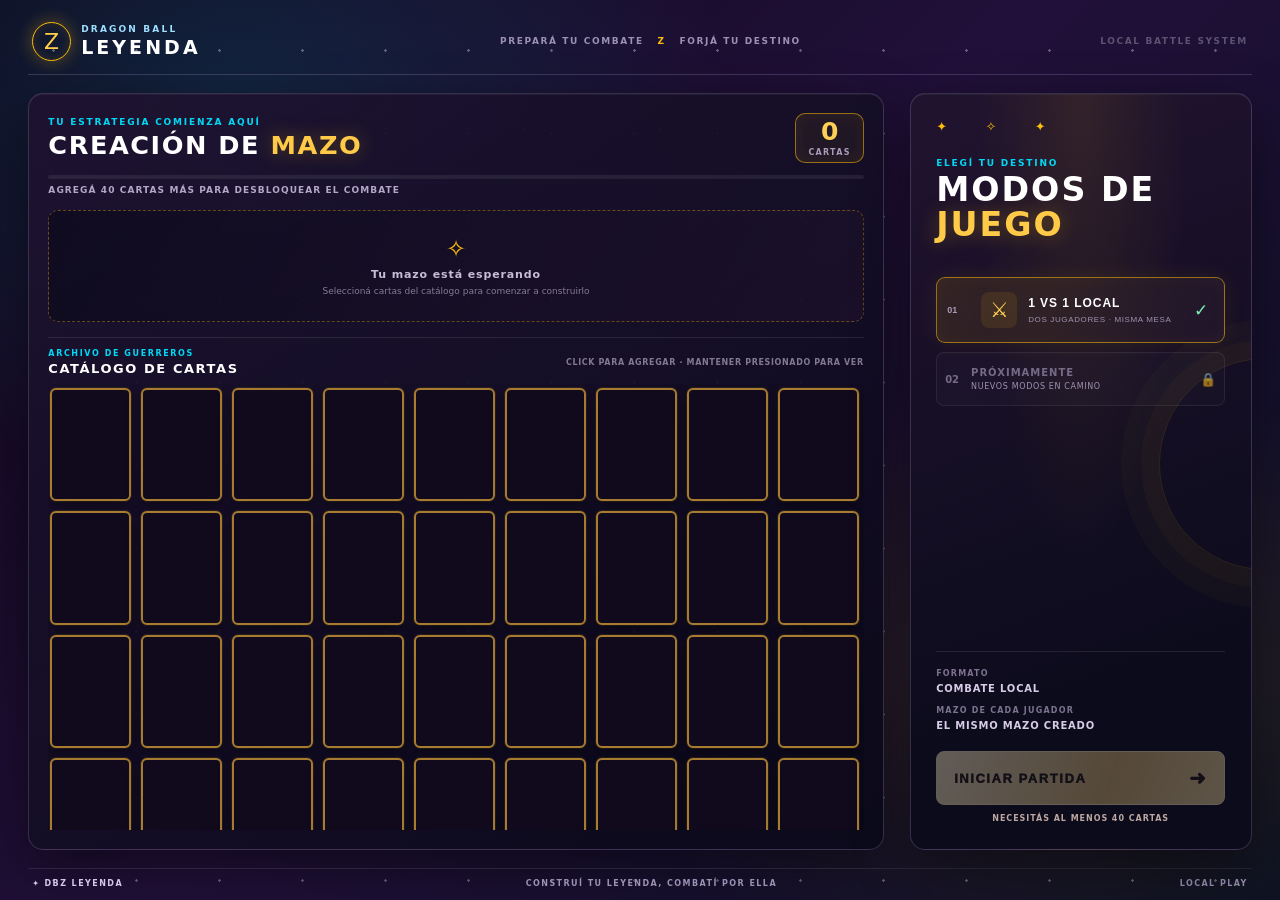
==== index.html @ 7cc16b48 "Add files via upload" ====
<!DOCTYPE html>
<html lang="es">
<head>
  <meta charset="UTF-8" />
  <meta name="viewport" content="width=device-width, initial-scale=1.0" />
  <title>DBZ Leyenda - Simulador</title>
  <link rel="stylesheet" href="./styles.css" />
</head>
<body>

  <!-- Menú principal y construcción de mazo -->
  <section id="pantalla-inicio" class="pantalla-inicio menu-principal">
    <header class="menu-topbar">
      <div class="marca-juego"><span class="marca-orbe">Z</span><div><small>DRAGON BALL</small><strong>LEYENDA</strong></div></div>
      <div class="menu-topbar-centro">PREPARÁ TU COMBATE <span>Z</span> FORJÁ TU DESTINO</div>
      <div class="menu-version">LOCAL BATTLE SYSTEM</div>
    </header>

    <div class="menu-principal-contenido">
      <section class="constructor-panel">
        <div class="panel-heading">
          <div><span class="sobrelinea">TU ESTRATEGIA COMIENZA AQUÍ</span><h1>CREACIÓN DE <em>MAZO</em></h1></div>
          <div class="contador-mazo"><strong id="contador-mazo">0</strong><span>CARTAS</span></div>
        </div>
        <div class="mazo-progreso"><div id="mazo-progreso-barra"></div></div>
        <div class="mazo-estado" id="mazo-estado">AGREGÁ 40 CARTAS PARA DESBLOQUEAR EL COMBATE</div>
        <div class="mazo-construccion" id="mazo-construccion">
          <div class="mazo-vacio" id="mazo-vacio"><span>✧</span><strong>Tu mazo está esperando</strong><small>Seleccioná cartas del catálogo para comenzar a construirlo</small></div>
          <div class="mazo-construccion-grid" id="mazo-construccion-grid"></div>
        </div>
        <div class="catalogo-heading"><div><span class="sobrelinea">ARCHIVO DE GUERREROS</span><h2>CATÁLOGO DE CARTAS</h2></div><span class="catalogo-ayuda">CLICK PARA AGREGAR · MANTENER PRESIONADO PARA VER</span></div>
        <div class="constructor-catalogo" id="constructor-catalogo"><div class="catalogo-cargando">CARGANDO ARCHIVO...</div></div>
      </section>

      <aside class="modos-panel">
        <div class="modos-decoracion">✦ &nbsp; ✧ &nbsp; ✦</div>
        <span class="sobrelinea">ELEGÍ TU DESTINO</span>
        <h2>MODOS DE<br/><em>JUEGO</em></h2>
        <p class="modos-intro"></p>
        <button type="button" class="modo-card modo-seleccionado" id="modo-local" aria-pressed="true">
          <span class="modo-numero">01</span><span class="modo-icono">⚔</span>
          <span class="modo-info"><strong>1 VS 1 LOCAL</strong><small>DOS JUGADORES · MISMA MESA</small></span>
          <span class="modo-check">✓</span>
        </button>
        <div class="modo-proximamente"><span>02</span><div><strong>PRÓXIMAMENTE</strong><small>NUEVOS MODOS EN CAMINO</small></div><span>🔒</span></div>
        <div class="modo-resumen"><span>FORMATO</span><strong>COMBATE LOCAL</strong><span>MAZO DE CADA JUGADOR</span><strong>EL MISMO MAZO CREADO</strong></div>
        <button type="button" id="btn-jugar" class="btn-jugar" disabled><span>INICIAR PARTIDA</span><b>➜</b></button>
        <div class="requisito-mazo" id="requisito-mazo">NECESITÁS AL MENOS 40 CARTAS</div>
      </aside>
    </div>
    <footer class="menu-footer"><span>✦ DBZ LEYENDA</span><span>CONSTRUÍ TU LEYENDA, COMBATÍ POR ELLA</span><span>LOCAL PLAY</span></footer>
  </section>

  <!-- Pantalla de juego -->
  <main id="pantalla-juego" class="pantalla-juego oculto">

    <!-- Lateral izquierdo -->
    <aside class="lateral lateral-izquierdo" id="lateral-izquierdo">

        <div class="indicador-ronda" id="indicador-ronda">
          <span class="ronda-etiqueta">RONDA</span>
          <span class="ronda-numero" id="numero-ronda">1</span>
        </div>
      <button type="button" class="mazo-slot pila-descarte pila-descarte-rival descarte-rival-superior" id="descarte-rival" title="Ver la pila de descarte rival">
        <span class="mazo-etiqueta">PILA DE<br>DESCARTE</span>
        <small>RIVAL</small>
      </button>

      <button type="button" class="btn-configuracion" id="btn-configuracion"
        aria-label="Abrir configuración" aria-haspopup="dialog" aria-expanded="false" title="Configuración">
        <span></span><span></span><span></span>
      </button>

      <div class="bloque-jugador">
        <button
          type="button"
          class="mazo-slot"
          id="mazo-jugador"
          title="Abrir mazo del jugador"
          aria-label="Abrir mazo del jugador"
        >
          <span class="mazo-etiqueta">MAZO</span>
          <small class="mazo-lado-label">JUGADOR</small>
        </button>

        <div
          class="badge-energia energia-jugador"
          id="energia-jugador"
          title="Tu energia"
        >
          <div class="badge-energia-contenido">
            <span class="esfera-energia" aria-hidden="true"></span>
            <span class="valor-energia" id="valor-energia-jugador">500</span>
          </div>
        </div>
      </div>

    </aside>

    <!-- Mesa central -->
    <div class="mesa" id="mesa">

      <!-- Mitad superior: rival -->
      <div class="mitad mitad-rival">
        <div class="zona-mano zona-mano-rival" id="mano-rival"></div>

        <div class="campo-grid" id="campo-rival">
          <div class="slot-carta" data-lado="rival" data-slot="1"></div>
          <div class="slot-carta" data-lado="rival" data-slot="2"></div>
          <div class="slot-carta" data-lado="rival" data-slot="3"></div>
          <div class="slot-carta" data-lado="rival" data-slot="4"></div>
          <div class="slot-carta" data-lado="rival" data-slot="5"></div>
          <div class="slot-carta" data-lado="rival" data-slot="6"></div>
          <div class="slot-carta" data-lado="rival" data-slot="7"></div>
        </div>
      </div>

      <!-- Mitad inferior: jugador -->
      <div class="mitad mitad-jugador">
        <div class="campo-grid" id="campo-jugador">
          <div class="slot-carta" data-lado="jugador" data-slot="1"></div>
          <div class="slot-carta" data-lado="jugador" data-slot="2"></div>
          <div class="slot-carta" data-lado="jugador" data-slot="3"></div>
          <div class="slot-carta" data-lado="jugador" data-slot="4"></div>
          <div class="slot-carta" data-lado="jugador" data-slot="5"></div>
          <div class="slot-carta" data-lado="jugador" data-slot="6"></div>
          <div class="slot-carta" data-lado="jugador" data-slot="7"></div>
        </div>

        <div class="zona-mano zona-mano-jugador" id="mano-jugador"></div>
      </div>


    </div>

    <!-- Lateral derecho -->
    <aside class="lateral lateral-derecho" id="lateral-derecho">

      <!-- La ronda y el mazo rival quedan agrupados en la parte superior derecha. -->
      <div class="bloque-rival">

        <button
          type="button"
          class="mazo-slot mazo-rival"
          id="mazo-rival"
          title="Abrir mazo del rival"
          aria-label="Abrir mazo del rival"
        >
          <span class="mazo-etiqueta">MAZO</span>
          <small class="mazo-lado-label">RIVAL</small>
        </button>

        <div
          class="badge-energia energia-rival"
          id="energia-rival"
          title="Energia del rival"
        >
          <div class="badge-energia-contenido">
            <span class="esfera-energia" aria-hidden="true"></span>
            <span class="valor-energia" id="valor-energia-rival">500</span>
          </div>
        </div>
      </div>

      <!-- Indicador de turno y boton PASAR -->
      <div class="controles-turno">

        <div class="indicador-turno">
          <span class="texto-turno" id="texto-turno">
            TU TURNO:
          </span>

          <strong class="texto-accion" id="texto-accion">
            ATACAS
          </strong>
        </div>

        <button
          type="button"
          class="btn-pasar"
          id="btn-pasar"
        >
          PASAR
        </button>

      </div>

      <!-- Boton de descarte -->
      <button
        type="button"
        class="btn-descartar oculto"
        id="btn-descartar"
        title="Descartar carta seleccionada"
        aria-label="Descartar carta seleccionada"
      >
        ✕
      </button>

      <div class="pilas-descarte" aria-label="Pila de descarte del jugador">
        <button type="button" class="mazo-slot pila-descarte" id="descarte-jugador" title="Ver tu pila de descarte">
          <span class="mazo-etiqueta">PILA DE<br>DESCARTE</span>
          <small>JUGADOR</small>
        </button>
      </div>
</aside>

<!-- PANTALLA DE RESULTADO -->
<section
  class="pantalla-resultado oculto"
  id="pantalla-resultado"
  aria-live="assertive"
>
  <div class="resultado-destellos"></div>

  <div class="resultado-marco">
    <div class="resultado-linea-superior"></div>

    <div class="resultado-insignia">
      <span class="resultado-insignia-icono">★</span>
    </div>

    <div class="resultado-etiqueta">
      RESULTADO DEL COMBATE
    </div>

    <h1 class="resultado-titulo" id="resultado-titulo">
      GANASTE
    </h1>

    <div class="resultado-separador">
      <span></span>
      <span class="resultado-separador-diamante">◆</span>
      <span></span>
    </div>

    <h2
      class="resultado-subtitulo"
      id="resultado-subtitulo"
    >
      SOS UN CRACK
    </h2>

    <p
      class="resultado-detalle"
      id="resultado-detalle"
    >
      DEJASTE AL RIVAL SIN ENERGIA
    </p>

    <div class="resultado-ornamento">
      <span>✦</span>
      <span>✧</span>
      <span>✦</span>
    </div>

    <button
      type="button"
      class="btn-reiniciar"
      id="btn-reiniciar"
    >
      VOLVER A JUGAR
    </button>

    <button type="button" class="btn-menu-principal" id="btn-menu-principal">VOLVER AL MENÚ PRINCIPAL</button>
    <div class="resultado-linea-inferior"></div>
  </div>
</section>
  </main>

  <!-- Visor de mazo y pila de descarte -->
  <section class="panel-zona-overlay oculto" id="panel-zona-overlay" aria-modal="true" role="dialog" aria-labelledby="panel-zona-titulo">
    <div class="panel-zona-ventana">
      <header class="panel-zona-header">
        <div><span class="sobrelinea">ARCHIVO DE COMBATE</span><h2 id="panel-zona-titulo">MAZO</h2><p id="panel-zona-subtitulo">CARTAS DISPONIBLES</p></div>
        <button type="button" id="panel-zona-cerrar" class="panel-zona-cerrar" aria-label="Cerrar">✕</button>
      </header>
      <div class="panel-zona-grid" id="panel-zona-grid"></div>
    </div>
  </section>

  <!-- Configuración in-game -->
  <section class="configuracion-overlay oculto" id="configuracion-overlay"
    aria-modal="true" role="dialog" aria-labelledby="configuracion-titulo">
    <button type="button" class="configuracion-backdrop" id="configuracion-backdrop"
      aria-label="Cerrar configuración"></button>
    <div class="configuracion-ventana">
      <div class="configuracion-ornamento configuracion-ornamento-superior"><span>◆</span></div>
      <header class="configuracion-header">
        <span class="configuracion-sobrelinea">DBZ · LEYENDA</span>
        <h2 id="configuracion-titulo">CONFIGURACIÓN</h2>
        <span class="configuracion-subtitulo">AJUSTES DE COMBATE</span>
      </header>
      <div class="configuracion-separador"><i></i><span>✦</span><i></i></div>
      <div class="configuracion-opciones">
        <div class="configuracion-fila">
          <span class="configuracion-icono-sonido" aria-hidden="true">🔊</span>
          <button type="button" class="configuracion-toggle" id="toggle-sonido"
            role="switch" aria-checked="true" aria-label="Activar o desactivar sonido">
            <span class="configuracion-toggle-indicador"></span>
          </button>
        </div>
        <button type="button" class="configuracion-volver" id="configuracion-volver">
          VOLVER AL MENÚ
        </button>
      </div>
      <div class="configuracion-ornamento configuracion-ornamento-inferior"><span>◆</span></div>
    </div>
  </section>

  <!-- Visor global: queda por encima del menú y de la mesa de juego -->
  <div
    class="visor-carta-overlay oculto"
    id="visor-carta-overlay"
    aria-modal="true"
    role="dialog"
    aria-label="Vista ampliada de carta"
  >
    <div class="visor-carta-marco" id="visor-carta-marco"></div>
  </div>


  <!-- Fase obligatoria de descarte: la mano activa queda visible sobre el fondo atenuado. -->
  <section class="fase-descarte-overlay oculto" id="fase-descarte-overlay" aria-live="assertive">
    <div class="fase-descarte-backdrop"></div>
    <div class="fase-descarte-hud">
      <div class="fase-descarte-etiqueta" id="fase-descarte-etiqueta">FIN DEL TURNO</div>
      <h2 id="fase-descarte-titulo">ELIGE 2 CARTAS PARA DESCARTAR</h2>
      <p id="fase-descarte-ayuda">Seleccioná las cartas de tu mano.</p>
      <button type="button" id="btn-confirmar-descarte" disabled>CONFIRMAR <span id="contador-seleccion-descarte">0/2</span></button>
    </div>
  </section>

  <!-- JavaScript modular -->
  <script type="module" src="./js/main.js"></script>

</body>
</html>
---- styles.css ----
:root {
  --fondo-violeta: #180b29;
  --linea-clara: #e6dcf5;
  --grosor-grueso: 6px;
  --grosor-delgado: 2px;
  --celeste-electrico: #00e5ff;
  --recuadro-oscuro: #0e0718;
  --borde-llamativo: #ffbe0b;
  --rojo-descarte: #ef4444;
}

* {
  box-sizing: border-box;
  margin: 0;
  padding: 0;
}

html, body {
  width: 100%;
  height: 100%;
  background-color: var(--fondo-violeta);
  color: var(--linea-clara);
  font-family: system-ui, -apple-system, sans-serif;
  overflow: hidden;
}

.oculto {
  display: none !important;
}

/* --- PANTALLA DE JUEGO --- */
.pantalla-juego {
  position: relative;
  width: 100vw;
  height: 100vh;
  display: flex;
  justify-content: center;
  align-items: stretch;
  overflow: hidden;
}

/* Difuminado de todo lo que está detrás cuando el menú está abierto */
/* Difuminado global cuando se ve una carta en grande */
.pantalla-juego.visor-abierto .mesa,
.pantalla-juego.visor-abierto .lateral {
  filter: blur(8px) brightness(0.5);
  pointer-events: none;
  transition: filter 0.2s ease;
}

/* Franjas laterales fuera de la mesa */
.lateral {
  position: relative;
  width: 16vw;
  height: 100vh;
  flex-shrink: 0;
  z-index: 2;
}

.lateral-izquierdo {
  display: flex;
  flex-direction: column;
  justify-content: flex-end;
  align-items: center;
  padding: clamp(0.7rem, 2vh, 1.4rem) 0.5rem;
}

.bloque-jugador {
  display: flex;
  flex-direction: column;
  align-items: center;
  gap: clamp(0.8rem, 2vh, 1.5rem);
}

.lateral-derecho {
  display: flex;
  flex-direction: column;
  justify-content: space-between;
  align-items: center;
  padding: clamp(0.7rem, 2vh, 1.4rem) 0.5rem;
}

/* El bloque del rival se mantiene legible: no se invierte energía ni mazo */
.bloque-rival {
  display: flex;
  flex-direction: column;
  align-items: center;
  gap: clamp(0.8rem, 2vh, 1.5rem);
}

/* Mazo */
.mazo-slot {
  width: min(8.6vw, 16.2vh);
  aspect-ratio: 2.5 / 3.5;
  border: 2.5px solid var(--linea-clara);
  border-radius: 8px;
  background: linear-gradient(155deg, rgba(255, 255, 255, 0.08), rgba(14, 7, 24, 0.7));
  color: var(--linea-clara);
  cursor: pointer;
  display: flex;
  justify-content: center;
  align-items: center;
  box-shadow: 0 6px 18px rgba(0, 0, 0, 0.5);
  transition: transform 0.15s ease, border-color 0.15s ease, background-color 0.15s ease;
}

.mazo-slot:hover {
  transform: translateY(-3px) scale(1.03);
  border-color: var(--borde-llamativo);
  background-color: rgba(255, 190, 11, 0.12);
}

.mazo-rival:hover {
  transform: translateY(-3px) scale(1.03);
}

.mazo-etiqueta {
  font-size: clamp(0.7rem, 1vw, 0.95rem);
  font-weight: 800;
  letter-spacing: 0.1em;
}

/* Botón cruz para descartar carta seleccionada */
.btn-descartar {
  width: clamp(44px, 4.2vw, 62px);
  height: clamp(44px, 4.2vw, 62px);
  border-radius: 12px;
  border: 2.5px solid var(--rojo-descarte);
  background: linear-gradient(155deg, rgba(127, 29, 29, 0.65), rgba(20, 7, 24, 0.9));
  color: #fecaca;
  font-size: clamp(1.3rem, 2vw, 1.9rem);
  font-weight: 900;
  line-height: 1;
  cursor: pointer;
  display: flex;
  justify-content: center;
  align-items: center;
  box-shadow: 0 6px 18px rgba(0, 0, 0, 0.55), 0 0 14px rgba(239, 68, 68, 0.35);
  transition: transform 0.14s ease, background-color 0.14s ease, box-shadow 0.14s ease;
}

.btn-descartar:hover {
  transform: scale(1.08);
  background: linear-gradient(155deg, rgba(220, 38, 38, 0.92), rgba(69, 10, 10, 0.95));
  color: #ffffff;
  box-shadow: 0 8px 22px rgba(0, 0, 0, 0.65), 0 0 20px rgba(239, 68, 68, 0.65);
}

.btn-descartar:active {
  transform: scale(0.96);
}

/* --- MESA CENTRAL (68vw) --- */
.mesa {
  position: relative;
  width: 68vw;
  min-width: 320px;
  height: 100vh;
  border-left: var(--grosor-grueso) solid var(--linea-clara);
  border-right: var(--grosor-grueso) solid var(--linea-clara);
  display: flex;
  flex-direction: column;
  overflow: hidden;
  z-index: 3;
}

.mitad {
  position: relative;
  width: 100%;
  height: 50%;
  min-height: 0;
  display: flex;
  flex-direction: column;
  overflow: hidden;
}

.mitad-rival {
  border-bottom: calc(var(--grosor-grueso) / 2) solid var(--linea-clara);
}

.mitad-rival .zona-mano-rival,
.mitad-rival .campo-grid {
  transform: rotate(180deg);
}

.mitad-jugador {
  border-top: calc(var(--grosor-grueso) / 2) solid var(--linea-clara);
}

/* --- ZONAS DE MANO (ARRIBA Y ABAJO) --- */
.zona-mano {
  width: 100%;
  height: 40%;
  min-height: 0;
  display: flex;
  justify-content: center;
  align-items: center;
  gap: clamp(0.25rem, 0.8vw, 0.65rem);
  padding: 0.25rem 0.6rem;
  overflow: hidden;
}

.zona-mano-rival {
  border-top: var(--grosor-delgado) solid var(--linea-clara);
}

.zona-mano-jugador {
  border-top: var(--grosor-delgado) solid var(--linea-clara);
}

/* --- GRILLA DE 7 CARTAS EN UNA SOLA HILERA POR LADO --- */
.campo-grid {
  width: 100%;
  height: 60%;
  min-height: 0;
  display: grid;
  grid-template-columns: repeat(7, minmax(0, auto));
  grid-template-rows: 1fr;
  justify-content: center;
  align-content: center;
  justify-items: center;
  align-items: center;
  gap: clamp(0.25rem, 0.85vw, 0.7rem);
  padding: 0.2rem 0.5rem;
  overflow: hidden;
}

/* Cartas de la mesa */
.slot-carta {
  position: relative;
  width: min(7.6vw, 14.5vh);
  max-width: 100%;
  max-height: 100%;
  aspect-ratio: 2.5 / 3.5;
  border: 2px solid var(--linea-clara);
  border-radius: 7px;
  background-color: rgba(255, 255, 255, 0.04);
  flex-shrink: 1;
  display: flex;
  justify-content: center;
  align-items: center;
  cursor: pointer;
  transition: background-color 0.15s ease, transform 0.15s ease, border-color 0.15s ease;
}

/* Cartas de la mano */
.carta-mano {
  position: relative;
  width: min(6.6vw, 8.8vh);
  max-width: 100%;
  max-height: 100%;
  aspect-ratio: 2.5 / 3.5;
  border: 2px solid var(--linea-clara);
  border-radius: 6px;
  background-color: rgba(255, 255, 255, 0.04);
  flex-shrink: 1;
  display: flex;
  justify-content: center;
  align-items: center;
  cursor: pointer;
  transition: background-color 0.15s ease, transform 0.15s ease, border-color 0.15s ease;
}

.slot-carta:hover,
.carta-mano:hover {
  background-color: rgba(230, 220, 245, 0.14);
}

.carta-mano.seleccionada {
  border-color: var(--borde-llamativo);
  box-shadow: 0 0 12px rgba(255, 190, 11, 0.65);
  transform: translateY(-4px);
}

/* Solo imagen o nada dentro de la carta */
.carta-ficha {
  position: relative;
  width: 100%;
  height: 100%;
  border-radius: inherit;
  overflow: hidden;
  display: flex;
  justify-content: center;
  align-items: center;
}

.carta-img {
  /* El puntero interactúa con .carta-mano, no con el bitmap interno. */
  pointer-events: none;
  user-select: none;
  -webkit-user-select: none;
  -webkit-user-drag: none;
  user-drag: none;
  width: 100%;
  height: 100%;
  object-fit: cover;
  border-radius: inherit;
  display: block;
}

/* --- INDICADOR DE ENERGÍA --- */
.badge-energia {
  background: linear-gradient(135deg, #1a0c2e 0%, var(--recuadro-oscuro) 100%);
  border: 2px solid rgba(0, 229, 255, 0.7);
  border-radius: 7px;
  padding: clamp(0.52rem, 1.05vh, 0.82rem) clamp(1rem, 1.65vw, 1.4rem);
  transform: skewX(-14deg);
  box-shadow:
    0 6px 18px rgba(0, 0, 0, 0.65),
    inset 0 0 10px rgba(0, 229, 255, 0.18),
    0 0 0 1px rgba(230, 220, 245, 0.22);
  pointer-events: none;
}

.badge-energia-contenido {
  transform: skewX(14deg);
  display: flex;
  align-items: center;
  gap: 0.68rem;
}

.esfera-energia {
  width: clamp(18px, 2vw, 27px);
  height: clamp(18px, 2vw, 27px);
  border-radius: 50%;
  background: radial-gradient(circle at 30% 30%, #c7fbff 0%, var(--celeste-electrico) 55%, #007fa8 100%);
  box-shadow: 0 0 10px var(--celeste-electrico), 0 0 18px rgba(0, 229, 255, 0.75);
  flex-shrink: 0;
}

.valor-energia {
  color: var(--celeste-electrico);
  font-size: clamp(1.35rem, 2.05vw, 1.85rem);
  font-weight: 900;
  letter-spacing: 0.04em;
  line-height: 1;
  text-shadow: 0 0 12px rgba(0, 229, 255, 0.55);
  font-variant-numeric: tabular-nums;
}

/* Estilo base de las cartas del catálogo; compartido con el constructor. */
.carta-catalogo {
  width: 100%;
  aspect-ratio: 2.5 / 3.5;
  border: 3px solid var(--borde-llamativo);
  border-radius: 8px;
  background: linear-gradient(165deg, rgba(35, 16, 62, 0.75), rgba(14, 7, 24, 0.82));
  box-shadow: 0 4px 14px rgba(0, 0, 0, 0.45), 0 0 10px rgba(255, 190, 11, 0.25);
  cursor: pointer;
  display: flex;
  justify-content: center;
  align-items: center;
  position: relative;
  overflow: hidden;
  transition: transform 0.14s ease, box-shadow 0.14s ease;
}

.carta-catalogo:hover {
  transform: translateY(-3px);
  box-shadow: 0 8px 20px rgba(0, 0, 0, 0.6), 0 0 16px rgba(255, 190, 11, 0.6);
}

/* --- VISOR DE CARTA EN GRANDE (DOBLE CLIC) --- */
.visor-carta-overlay {
  position: fixed;
  inset: 0;
  z-index: 10000;
  isolation: isolate;
  background-color: rgba(8, 4, 15, 0.72);
  backdrop-filter: blur(7px);
  display: flex;
  justify-content: center;
  align-items: center;
  padding: 2rem;
}

.visor-carta-marco {
  height: min(82vh, 680px);
  aspect-ratio: 497 / 800;
  max-width: 90vw;
  border: 3px solid var(--borde-llamativo);
  border-radius: 14px;
  background: linear-gradient(160deg, rgba(39, 19, 66, 0.92), rgba(14, 7, 24, 0.96));
  box-shadow: 0 20px 50px rgba(0, 0, 0, 0.8), 0 0 28px rgba(255, 190, 11, 0.35);
  overflow: hidden;
  display: flex;
  justify-content: center;
  align-items: center;
}

.visor-carta-img {
  width: 100%;
  height: 100%;
  object-fit: contain;
  display: block;
}

/* -------------------------------- */
/* INDICADOR DE RONDA */
/* -------------------------------- */

.indicador-ronda {
  position: absolute;
  top: clamp(1rem, 2.5vh, 2rem);
  left: 50%;
  transform: translateX(-50%) skewX(-12deg);

  width: min(11vw, 170px);
  min-width: 105px;

  display: flex;
  justify-content: center;
  align-items: center;
  gap: 0.65rem;

  padding: 0.65rem 0.8rem;

  background: linear-gradient(135deg, #352052, #10091d);
  border: 2px solid var(--borde-llamativo);

  box-shadow:
    0 5px 15px rgba(0, 0, 0, 0.55),
    0 0 12px rgba(255, 190, 11, 0.25);

  z-index: 4;
}

.ronda-etiqueta,
.ronda-numero {
  transform: skewX(12deg);
  font-weight: 900;
  line-height: 1;
}

.ronda-etiqueta {
  color: var(--linea-clara);
  font-size: clamp(0.75rem, 1vw, 1rem);
  letter-spacing: 0.08em;
}

.ronda-numero {
  color: var(--borde-llamativo);
  font-size: clamp(1.2rem, 1.8vw, 1.7rem);
  text-shadow: 0 0 10px rgba(255, 190, 11, 0.5);
}


/* -------------------------------- */
/* INDICADOR DE TURNO */
/* -------------------------------- */

.controles-turno {
  position: absolute;
  top: 50%;
  left: 50%;
  transform: translate(-50%, -50%);

  width: calc(100% - 1rem);

  display: flex;
  flex-direction: column;
  align-items: center;
  gap: clamp(1rem, 2.5vh, 1.8rem);

  z-index: 4;
}

.indicador-turno {
  width: 100%;

  display: flex;
  flex-direction: column;
  align-items: center;
  gap: 0.35rem;

  text-align: center;
}

.texto-turno {
  font-size: clamp(0.85rem, 1.35vw, 1.2rem);
  font-weight: 900;
  letter-spacing: 0.04em;
  white-space: nowrap;
}

.texto-turno.turno-jugador {
  color: #75cfff;
  text-shadow: 0 0 12px rgba(75, 190, 255, 0.4);
}

.texto-turno.turno-rival {
  color: #ef5555;
  text-shadow: 0 0 12px rgba(239, 68, 68, 0.4);
}

.texto-accion {
  color: #ffffff;
  font-size: clamp(1.25rem, 2vw, 1.8rem);
  font-weight: 1000;
  letter-spacing: 0.04em;
  line-height: 1.1;
}


/* -------------------------------- */
/* BOTON PASAR */
/* -------------------------------- */

.btn-pasar {
  width: min(11vw, 160px);
  min-width: 100px;

  padding: clamp(0.75rem, 1.5vh, 1.1rem) 0.8rem;

  border: 2px solid #b6ed69;
  background: linear-gradient(135deg, #a3e635, #65a30d);

  color: #ffffff;
  font-size: clamp(1rem, 1.5vw, 1.3rem);
  font-weight: 900;
  letter-spacing: 0.1em;

  cursor: pointer;

  clip-path: polygon(
    10% 0,
    100% 0,
    90% 100%,
    0 100%
  );

  filter: drop-shadow(0 5px 8px rgba(0, 0, 0, 0.5));

  transition:
    filter 0.15s ease,
    transform 0.15s ease;
}

.btn-pasar:hover {
  filter:
    brightness(1.2)
    drop-shadow(0 6px 12px rgba(0, 0, 0, 0.6));

  transform: scale(1.05);
}

.btn-pasar:active {
  transform: scale(0.96);
}
/* -------------------------------- */
/* CARTAS SUPERPUESTAS EN LA MESA */
/* -------------------------------- */

.grupo-esfera {
  position: relative;
  width: 100%;
  height: 100%;
  overflow: hidden;
  border-radius: inherit;
}

.grupo-esfera .carta-esfera-base,
.grupo-esfera .carta-esfera-asociada {
  position: absolute;
  inset: 0;
  width: 100%;
  height: 100%;
}

.grupo-esfera .carta-esfera-base {
  z-index: 1;
}

.grupo-esfera .carta-esfera-asociada {
  z-index: 2;
}
/* =========================================
   PANTALLA DE VICTORIA / DERROTA
========================================= */

.pantalla-resultado {
  position: fixed;
  inset: 0;
  z-index: 100;

  display: flex;
  justify-content: center;
  align-items: center;

  padding: 2rem;

  overflow: hidden;

  background:
    radial-gradient(
      ellipse at center,
      rgba(20, 10, 35, 0.48),
      rgba(5, 2, 12, 0.88)
    );

  backdrop-filter: blur(12px) brightness(0.45);
  -webkit-backdrop-filter: blur(12px) brightness(0.45);
}

.resultado-marco {
  position: relative;

  width: min(680px, 92vw);
  min-height: 490px;

  display: flex;
  flex-direction: column;
  justify-content: center;
  align-items: center;

  padding: clamp(2rem, 5vw, 4rem) 2rem;

  text-align: center;

  border: 2px solid var(--borde-llamativo);
  border-radius: 18px;

  background:
    linear-gradient(
      155deg,
      rgba(43, 23, 67, 0.97),
      rgba(12, 6, 23, 0.98)
    );

  box-shadow:
    0 25px 80px rgba(0, 0, 0, 0.8),
    0 0 35px rgba(255, 190, 11, 0.2),
    inset 0 0 35px rgba(255, 190, 11, 0.06);

  animation: resultado-entrada 0.55s ease-out both;
}

.resultado-linea-superior,
.resultado-linea-inferior {
  position: absolute;
  left: 12%;
  width: 76%;
  height: 2px;

  background: linear-gradient(
    90deg,
    transparent,
    var(--borde-llamativo),
    transparent
  );

  box-shadow: 0 0 12px rgba(255, 190, 11, 0.65);
}

.resultado-linea-superior {
  top: 18px;
}

.resultado-linea-inferior {
  bottom: 18px;
}

.resultado-insignia {
  width: 76px;
  height: 76px;

  display: flex;
  justify-content: center;
  align-items: center;

  margin-bottom: 1.2rem;

  border: 2px solid var(--borde-llamativo);
  border-radius: 50%;

  background:
    radial-gradient(
      circle,
      rgba(255, 190, 11, 0.3),
      rgba(30, 15, 45, 0.95)
    );

  box-shadow:
    0 0 20px rgba(255, 190, 11, 0.35),
    inset 0 0 15px rgba(255, 190, 11, 0.2);
}

.resultado-insignia-icono {
  font-size: 2.8rem;
  color: var(--borde-llamativo);
  text-shadow: 0 0 15px rgba(255, 190, 11, 0.8);
}

.resultado-etiqueta {
  margin-bottom: 0.7rem;

  color: #d7c9e8;
  font-size: 0.85rem;
  font-weight: 800;
  letter-spacing: 0.28em;
}

.resultado-titulo {
  font-size: clamp(3.5rem, 10vw, 6.5rem);
  font-weight: 1000;
  line-height: 1;

  letter-spacing: 0.04em;

  color: #ffcf4a;

  text-shadow:
    0 3px 0 #a65b08,
    0 6px 0 #653508,
    0 0 18px rgba(255, 190, 11, 0.7),
    0 0 45px rgba(255, 120, 0, 0.45);

  animation: resultado-titulo 1.1s ease-in-out infinite alternate;
}

.resultado-separador {
  width: min(350px, 80%);
  display: flex;
  align-items: center;
  justify-content: center;
  gap: 0.8rem;

  margin: 1.2rem 0;
}

.resultado-separador > span:first-child,
.resultado-separador > span:last-child {
  flex: 1;
  height: 1px;

  background: linear-gradient(
    90deg,
    transparent,
    #ffbe0b
  );
}

.resultado-separador > span:last-child {
  background: linear-gradient(
    90deg,
    #ffbe0b,
    transparent
  );
}

.resultado-separador-diamante {
  color: #ffcf4a;
  font-size: 1.2rem;
  text-shadow: 0 0 12px rgba(255, 190, 11, 0.8);
}

.resultado-subtitulo {
  color: #ffffff;
  font-size: clamp(1.4rem, 4vw, 2.2rem);
  font-weight: 950;
  letter-spacing: 0.12em;

  text-shadow: 0 0 15px rgba(255, 255, 255, 0.25);
}

.resultado-detalle {
  margin-top: 0.8rem;

  color: #c9badb;
  font-size: 0.85rem;
  font-weight: 700;
  letter-spacing: 0.12em;
}

.resultado-ornamento {
  display: flex;
  align-items: center;
  gap: 1.8rem;

  margin: 1.8rem 0;

  color: #ffbe0b;
  font-size: 1.3rem;

  text-shadow: 0 0 12px rgba(255, 190, 11, 0.7);
}

.resultado-ornamento span:nth-child(2) {
  font-size: 1.8rem;
}

.btn-reiniciar {
  position: relative;

  min-width: 240px;
  padding: 1.05rem 2rem;

  border: 2px solid #ffe08a;
  border-radius: 8px;

  background: linear-gradient(
    135deg,
    #fbbf24,
    #d97706
  );

  color: #281307;

  font-size: 1.05rem;
  font-weight: 1000;
  letter-spacing: 0.12em;

  cursor: pointer;

  box-shadow:
    0 7px 20px rgba(0, 0, 0, 0.5),
    0 0 20px rgba(255, 190, 11, 0.3);

  transition:
    transform 0.18s ease,
    filter 0.18s ease,
    box-shadow 0.18s ease;
}

.btn-reiniciar:hover {
  transform: translateY(-3px) scale(1.04);
  filter: brightness(1.15);

  box-shadow:
    0 10px 25px rgba(0, 0, 0, 0.6),
    0 0 30px rgba(255, 190, 11, 0.6);
}

.btn-reiniciar:active {
  transform: scale(0.97);
}

/* DESTELLOS DECORATIVOS */

.resultado-destellos {
  position: absolute;
  inset: 0;
  pointer-events: none;

  background:
    radial-gradient(
      circle at 20% 25%,
      rgba(255, 190, 11, 0.12),
      transparent 20%
    ),
    radial-gradient(
      circle at 80% 75%,
      rgba(255, 120, 0, 0.1),
      transparent 25%
    );

  animation: resultado-destellos 4s ease-in-out infinite alternate;
}

/* =========================================
   VARIANTE DE VICTORIA
========================================= */

.pantalla-resultado.resultado-victoria {
  background:
    radial-gradient(
      ellipse at center,
      rgba(95, 52, 5, 0.3),
      rgba(5, 2, 12, 0.9)
    );

  backdrop-filter: blur(12px) brightness(0.4);
}

.resultado-victoria .resultado-marco {
  border-color: #ffd34e;

  box-shadow:
    0 25px 80px rgba(0, 0, 0, 0.8),
    0 0 45px rgba(255, 190, 11, 0.3),
    inset 0 0 40px rgba(255, 190, 11, 0.08);
}

.resultado-victoria .resultado-titulo {
  color: #ffe078;

  text-shadow:
    0 3px 0 #b56a08,
    0 6px 0 #713b05,
    0 0 20px rgba(255, 211, 78, 0.9),
    0 0 55px rgba(255, 140, 0, 0.6);
}

/* =========================================
   VARIANTE DE DERROTA
========================================= */

.pantalla-resultado.resultado-derrota {
  background:
    radial-gradient(
      ellipse at center,
      rgba(105, 12, 35, 0.32),
      rgba(5, 2, 12, 0.92)
    );

  backdrop-filter: blur(12px) brightness(0.38);
}

.resultado-derrota .resultado-marco {
  border-color: #ef4444;

  background:
    linear-gradient(
      155deg,
      rgba(48, 15, 39, 0.98),
      rgba(13, 5, 24, 0.99)
    );

  box-shadow:
    0 25px 80px rgba(0, 0, 0, 0.8),
    0 0 45px rgba(239, 68, 68, 0.25),
    inset 0 0 40px rgba(239, 68, 68, 0.08);
}

.resultado-derrota .resultado-linea-superior,
.resultado-derrota .resultado-linea-inferior {
  background: linear-gradient(
    90deg,
    transparent,
    #ef4444,
    transparent
  );

  box-shadow: 0 0 12px rgba(239, 68, 68, 0.65);
}

.resultado-derrota .resultado-insignia {
  border-color: #ef4444;

  background:
    radial-gradient(
      circle,
      rgba(239, 68, 68, 0.3),
      rgba(30, 15, 45, 0.95)
    );

  box-shadow:
    0 0 20px rgba(239, 68, 68, 0.35),
    inset 0 0 15px rgba(239, 68, 68, 0.2);
}

.resultado-derrota .resultado-insignia-icono,
.resultado-derrota .resultado-titulo,
.resultado-derrota .resultado-separador-diamante,
.resultado-derrota .resultado-ornamento {
  color: #ff7777;
  text-shadow: 0 0 18px rgba(239, 68, 68, 0.8);
}

.resultado-derrota .resultado-titulo {
  text-shadow:
    0 3px 0 #8b1e35,
    0 6px 0 #4c1025,
    0 0 20px rgba(239, 68, 68, 0.8),
    0 0 50px rgba(160, 20, 70, 0.6);
}

.resultado-derrota .resultado-separador > span:first-child,
.resultado-derrota .resultado-separador > span:last-child {
  background: linear-gradient(
    90deg,
    transparent,
    #ef4444
  );
}

.resultado-derrota .resultado-separador > span:last-child {
  background: linear-gradient(
    90deg,
    #ef4444,
    transparent
  );
}

.resultado-derrota .btn-reiniciar {
  border-color: #ff9a9a;

  background: linear-gradient(
    135deg,
    #f87171,
    #991b3b
  );

  color: #ffffff;

  box-shadow:
    0 7px 20px rgba(0, 0, 0, 0.5),
    0 0 20px rgba(239, 68, 68, 0.25);
}

.resultado-derrota .btn-reiniciar:hover {
  box-shadow:
    0 10px 25px rgba(0, 0, 0, 0.6),
    0 0 30px rgba(239, 68, 68, 0.55);
}

/* =========================================
   VARIANTE DE EMPATE
========================================= */

.resultado-empate .resultado-marco {
  border-color: #b8a5d8;
}

.resultado-empate .resultado-titulo {
  color: #d8c7f2;
  text-shadow:
    0 3px 0 #665080,
    0 0 25px rgba(190, 160, 255, 0.65);
}

/* =========================================
   ANIMACIONES
========================================= */

@keyframes resultado-entrada {
  from {
    opacity: 0;
    transform: translateY(25px) scale(0.94);
  }

  to {
    opacity: 1;
    transform: translateY(0) scale(1);
  }
}

@keyframes resultado-titulo {
  from {
    filter: brightness(0.95);
  }

  to {
    filter: brightness(1.2);
  }
}

@keyframes resultado-destellos {
  from {
    opacity: 0.55;
  }

  to {
    opacity: 1;
  }
}

/* =========================================
   RESPONSIVE
========================================= */

@media (max-width: 600px) {
  .pantalla-resultado {
    padding: 1rem;
  }

  .resultado-marco {
    min-height: 420px;
    padding: 2.5rem 1.2rem;
  }

  .resultado-insignia {
    width: 62px;
    height: 62px;
  }

  .resultado-insignia-icono {
    font-size: 2.2rem;
  }

  .resultado-etiqueta {
    font-size: 0.7rem;
    letter-spacing: 0.18em;
  }

  .resultado-detalle {
    font-size: 0.7rem;
  }

  .btn-reiniciar {
    min-width: 210px;
    font-size: 0.9rem;
  }
}
/* =========================================
   PULIDO VISUAL + INTERACCIONES DE CARTAS
========================================= */
:root {
  --glow-dorado: rgba(255, 190, 11, .48);
  --glow-celeste: rgba(0, 229, 255, .34);
  --panel-mesa: rgba(8, 4, 18, .24);
}

.mesa {
  background:
    radial-gradient(ellipse at 50% 50%, rgba(95, 47, 132, .18), transparent 68%),
    linear-gradient(180deg, rgba(9, 5, 20, .34), rgba(29, 12, 47, .18));
  border-left-color: rgba(230, 220, 245, .72);
  border-right-color: rgba(230, 220, 245, .72);
  box-shadow: inset 0 0 42px rgba(0, 0, 0, .2), 0 0 24px rgba(0, 0, 0, .22);
}

.mitad-rival {
  background: linear-gradient(180deg, rgba(12, 5, 22, .18), transparent 80%);
}
.mitad-jugador {
  background: linear-gradient(0deg, rgba(12, 5, 22, .2), transparent 80%);
}

.zona-mano {
  position: relative;
  isolation: isolate;
  background: linear-gradient(180deg, rgba(4, 2, 12, .16), rgba(255,255,255,.018));
  border-color: rgba(230, 220, 245, .34);
  overflow-x: auto;
  overflow-y: visible;
  scrollbar-width: thin;
  scrollbar-color: rgba(255,190,11,.48) transparent;
  scroll-behavior: smooth;
}
.zona-mano::-webkit-scrollbar { height: 4px; }
.zona-mano::-webkit-scrollbar-thumb { background: rgba(255,190,11,.45); border-radius: 8px; }

.carta-mano {
  flex: 0 0 auto;
  border: 1px solid rgba(230,220,245,.72);
  border-radius: 8px;
  background: #10091b;
  box-shadow: 0 5px 12px rgba(0,0,0,.38), inset 0 0 0 1px rgba(255,255,255,.06);
  transform-origin: center bottom;
  touch-action: none;
  user-select: none;
  -webkit-user-select: none;
  transition: transform .2s cubic-bezier(.2,.8,.2,1), border-color .2s ease, box-shadow .2s ease, filter .2s ease;
}
.carta-mano:hover {
  z-index: 4;
  transform: translateY(-8px) scale(1.055);
  border-color: var(--borde-llamativo);
  box-shadow: 0 12px 22px rgba(0,0,0,.52), 0 0 16px var(--glow-dorado);
  filter: brightness(1.08);
}
.carta-mano.seleccionada {
  border-color: var(--borde-llamativo);
  box-shadow: 0 0 0 2px rgba(255,190,11,.2), 0 0 20px var(--glow-dorado), 0 10px 18px rgba(0,0,0,.45);
}
.carta-mano.arrastrando-origen { opacity: .22; transform: scale(.94); }
.carta-ficha { background: #10091b; }

.slot-carta {
  border-color: rgba(230,220,245,.56);
  background: linear-gradient(145deg, rgba(255,255,255,.055), rgba(4,2,12,.28));
  box-shadow: inset 0 0 16px rgba(0,0,0,.2), 0 4px 10px rgba(0,0,0,.12);
}
.slot-carta:hover {
  border-color: rgba(0,229,255,.78);
  background: rgba(0,229,255,.075);
  box-shadow: 0 0 13px var(--glow-celeste), inset 0 0 14px rgba(0,229,255,.08);
}
.slot-carta.slot-destino-posible {
  border-color: rgba(0,229,255,.72);
  box-shadow: 0 0 0 1px rgba(0,229,255,.22), 0 0 16px rgba(0,229,255,.22);
}
.slot-carta.hover-arrastre {
  border-color: #ffe08a;
  background: rgba(255,190,11,.16);
  transform: scale(1.045);
  box-shadow: 0 0 0 2px rgba(255,190,11,.25), 0 0 24px rgba(255,190,11,.42), inset 0 0 18px rgba(255,190,11,.12);
}

.mazo-slot {
  position: relative;
  overflow: hidden;
  border-color: rgba(230,220,245,.78);
  background:
    radial-gradient(circle at 50% 35%, rgba(255,190,11,.13), transparent 55%),
    repeating-linear-gradient(135deg, rgba(255,255,255,.035) 0 2px, transparent 2px 7px),
    linear-gradient(155deg, #2b1742, #0b0614 78%);
  box-shadow: 0 8px 20px rgba(0,0,0,.48), inset 0 0 18px rgba(255,255,255,.045), 0 0 0 1px rgba(255,190,11,.12);
}
.mazo-slot::before {
  content: "✦";
  position: absolute;
  inset: 12% 10%;
  display: grid;
  place-items: center;
  border: 1px solid rgba(255,190,11,.38);
  border-radius: 5px;
  color: rgba(255,210,105,.8);
  font-size: clamp(1.5rem, 3vw, 2.8rem);
  text-shadow: 0 0 14px rgba(255,190,11,.6);
  pointer-events: none;
}
.mazo-etiqueta { position: relative; z-index: 1; padding: .22rem .45rem; border-radius: 4px; background: rgba(8,4,15,.72); text-shadow: 0 1px 4px #000; }

.carta-vuelo {
  position: fixed;
  z-index: 1000;
  pointer-events: none;
  border: 1px solid rgba(255,220,130,.95);
  border-radius: 8px;
  overflow: hidden;
  transform-origin: center;
  box-shadow: 0 12px 30px rgba(0,0,0,.62), 0 0 22px rgba(255,190,11,.5);
  will-change: transform, opacity, filter;
}
.carta-vuelo img { display: block; width: 100%; height: 100%; object-fit: cover; }
.carta-recibiendo { animation: recibir-carta .42s ease-out; }
@keyframes recibir-carta {
  0% { filter: brightness(1.8); box-shadow: 0 0 24px rgba(0,229,255,.85); }
  100% { filter: brightness(1); }
}

.carta-arrastrada {
  position: fixed;
  z-index: 1100;
  left: 0;
  top: 0;
  width: min(12vw, 15vh);
  aspect-ratio: 2.5 / 3.5;
  pointer-events: none;
  transform: translate(-50%, -55%) rotate(-3deg) scale(1.06);
  border: 2px solid #ffe08a;
  border-radius: 9px;
  overflow: hidden;
  box-shadow: 0 18px 36px rgba(0,0,0,.58), 0 0 24px rgba(255,190,11,.58);
  will-change: left, top, transform;
}
.carta-arrastrada img { width: 100%; height: 100%; object-fit: cover; display: block; pointer-events: none; user-select: none; -webkit-user-drag: none; }
.modo-arrastre { cursor: grabbing !important; }
.modo-arrastre * { cursor: grabbing !important; }

.carta-catalogo {
  border-color: rgba(255,190,11,.72);
  box-shadow: 0 5px 14px rgba(0,0,0,.42), 0 0 0 1px rgba(255,190,11,.1);
  transition: transform .2s cubic-bezier(.2,.8,.2,1), box-shadow .2s ease, border-color .2s ease;
}
.carta-catalogo:hover {
  transform: translateY(-5px) scale(1.025);
  border-color: #ffe08a;
  box-shadow: 0 12px 22px rgba(0,0,0,.55), 0 0 20px rgba(255,190,11,.42);
}

.visor-carta-overlay { animation: visor-fondo .18s ease-out; }
.visor-carta-marco {
  border-color: rgba(255,210,105,.95);
  box-shadow: 0 24px 70px rgba(0,0,0,.82), 0 0 0 1px rgba(255,255,255,.1), 0 0 38px rgba(255,190,11,.32);
  animation: visor-entrada .24s cubic-bezier(.16,1,.3,1);
}
@keyframes visor-fondo { from { opacity: 0; } to { opacity: 1; } }
@keyframes visor-entrada { from { opacity: 0; transform: translateY(12px) scale(.94); } to { opacity: 1; transform: translateY(0) scale(1); } }

button { -webkit-tap-highlight-color: transparent; }
button:focus-visible, .carta-mano:focus-visible, .slot-carta:focus-visible {
  outline: 2px solid #00e5ff;
  outline-offset: 3px;
}

@media (prefers-reduced-motion: reduce) {
  *, *::before, *::after { scroll-behavior: auto !important; animation-duration: .01ms !important; transition-duration: .01ms !important; }
}



/* =========================================================
   MENÚ PRINCIPAL + CONSTRUCTOR DE MAZOS
   ========================================================= */
.pantalla-inicio.menu-principal {
  position: relative;
  display: flex;
  flex-direction: column;
  align-items: stretch;
  justify-content: flex-start;
  min-height: 100vh;
  height: 100vh;
  overflow: hidden;
  padding: clamp(12px, 1.7vw, 26px) clamp(14px, 2.2vw, 34px) 12px;
  background:
    radial-gradient(ellipse at 18% 12%, rgba(0,229,255,.12), transparent 34%),
    radial-gradient(ellipse at 82% 75%, rgba(255,190,11,.11), transparent 32%),
    linear-gradient(135deg, #10071d 0%, #211039 48%, #0b1022 100%);
  isolation: isolate;
}
.pantalla-inicio.menu-principal::before,
.pantalla-inicio.menu-principal::after {
  content: ""; position: absolute; inset: 0; pointer-events: none; z-index: -1;
  background-image: radial-gradient(#fff 1px, transparent 1.5px), radial-gradient(rgba(0,229,255,.8) 1px, transparent 1.5px);
  background-size: 83px 83px, 137px 137px; background-position: 12px 9px, 44px 61px; opacity: .18;
}
.menu-topbar,.menu-footer { display:flex; align-items:center; justify-content:space-between; flex-shrink:0; }
.menu-topbar { min-height:48px; padding:0 4px 13px; border-bottom:1px solid rgba(214,195,255,.2); }
.marca-juego { display:flex; align-items:center; gap:10px; color:#fff; }
.marca-orbe { display:grid; place-items:center; width:39px; height:39px; border:1px solid #ffbe0b; border-radius:50%; color:#ffcf4a; font-size:22px; box-shadow:0 0 18px #ffbe0b55,inset 0 0 12px #ffbe0b22; }
.marca-juego div { display:flex; flex-direction:column; line-height:1; gap:4px; }
.marca-juego small { font-size:9px; letter-spacing:.24em; color:#9fdfff; font-weight:800; }
.marca-juego strong { font-size:19px; letter-spacing:.16em; }
.menu-topbar-centro,.menu-version,.menu-footer { color:#9b91b4; font-size:9px; letter-spacing:.18em; font-weight:800; }
.menu-topbar-centro span { color:#ffbe0b; padding:0 9px; }
.menu-version { color:#5c5371; }
.menu-principal-contenido { display:grid; grid-template-columns:minmax(0, 1.95fr) minmax(275px, .78fr); gap:clamp(14px,2vw,30px); flex:1; min-height:0; padding:clamp(14px,2vh,24px) 0; }
.constructor-panel,.modos-panel { min-width:0; min-height:0; border:1px solid rgba(194,174,232,.22); border-radius:15px; background:linear-gradient(145deg,rgba(30,19,49,.94),rgba(10,9,25,.91)); box-shadow:0 18px 55px #0007,inset 0 1px #ffffff0d; }
.constructor-panel { display:flex; flex-direction:column; padding:clamp(12px,1.5vw,22px); overflow:hidden; }
.panel-heading,.catalogo-heading { display:flex; align-items:center; justify-content:space-between; gap:12px; }
.sobrelinea { display:block; color:#00d9f5; font-size:9px; font-weight:900; letter-spacing:.2em; margin-bottom:5px; }
.panel-heading h1,.modos-panel h2 { color:#fff; font-size:clamp(19px,2vw,29px); line-height:1.05; letter-spacing:.06em; }
.panel-heading h1 em,.modos-panel h2 em { color:#ffca48; font-style:normal; text-shadow:0 0 20px #ffbe0b55; }
.contador-mazo { min-width:62px; display:flex; flex-direction:column; align-items:center; justify-content:center; border:1px solid #ffbe0b88; border-radius:10px; padding:5px 12px; background:#ffbe0b0d; box-shadow:inset 0 0 16px #ffbe0b12; }
.contador-mazo strong { color:#ffcf55; font-size:25px; line-height:1; font-variant-numeric:tabular-nums; }
.contador-mazo span { color:#a99cb9; font-size:8px; font-weight:900; letter-spacing:.16em; margin-top:4px; }
.mazo-progreso { height:4px; margin:12px 0 6px; border-radius:9px; background:#ffffff12; overflow:hidden; }
.mazo-progreso div { width:0; height:100%; border-radius:9px; background:linear-gradient(90deg,#00c9e8,#ffcf4a); box-shadow:0 0 12px #00e5ff; transition:width .35s ease; }
.mazo-estado { min-height:16px; color:#b4a7c8; font-size:9px; font-weight:900; letter-spacing:.12em; }
.mazo-estado.mazo-listo { color:#79f5bd; text-shadow:0 0 12px #22c55e55; }
.mazo-construccion { position:relative; min-height:112px; max-height:34%; margin:9px 0 15px; border:1px dashed rgba(255,190,11,.34); border-radius:10px; background:linear-gradient(120deg,#09081799,#25163166); overflow:auto; padding:10px; }
.mazo-vacio { position:absolute; inset:0; display:flex; flex-direction:column; justify-content:center; align-items:center; gap:5px; color:#847a99; text-align:center; pointer-events:none; }
.mazo-vacio span { color:#ffbe0b; font-size:24px; }
.mazo-vacio strong { color:#c8bdd8; font-size:11px; letter-spacing:.08em; }
.mazo-vacio small { font-size:9px; }
.mazo-construccion-grid { display:grid; grid-template-columns:repeat(auto-fill,minmax(58px,1fr)); gap:8px; align-items:start; }
.carta-mazo-construido { position:relative; min-width:0; aspect-ratio:2.5/3.5; border:1px solid #d9a936; border-radius:5px; overflow:hidden; background:#120b20; cursor:pointer; padding:0; box-shadow:0 3px 9px #0009; transition:transform .15s,border-color .15s,filter .15s; animation:entrada-carta-mazo .22s ease-out; }
.carta-mazo-construido:hover { transform:translateY(-4px) scale(1.04); border-color:#ff6969; filter:brightness(1.15); }
.carta-mazo-construido img,.constructor-carta img { display:block; width:100%; height:100%; object-fit:cover; }
.numero-carta-mazo { position:absolute; left:3px; top:3px; min-width:17px; padding:2px 3px; border-radius:3px; color:#fff; background:#080611d9; font-size:8px; font-weight:900; text-shadow:0 1px 2px #000; }
.carta-agregada-pulso { animation:pulso-carta-agregada .62s ease; }
.catalogo-heading { border-top:1px solid #ffffff18; padding-top:11px; margin-bottom:8px; flex-shrink:0; }
.catalogo-heading h2 { color:#fff; font-size:13px; letter-spacing:.12em; }
.catalogo-heading .sobrelinea { margin-bottom:3px; font-size:8px; }
.catalogo-ayuda { color:#837995; font-size:8px; font-weight:800; letter-spacing:.08em; text-align:right; }
.constructor-catalogo { flex:1; min-height:90px; overflow:auto; display:grid; grid-template-columns:repeat(auto-fill,minmax(clamp(66px,6.1vw,92px),1fr)); grid-auto-rows:max-content; gap:10px; padding:4px 5px 10px 2px; scrollbar-color:#76608d #171024; scrollbar-width:thin; }
.constructor-carta { aspect-ratio:2.5/3.5; border-width:2px; border-color:#a77c31; border-radius:6px; padding:0; overflow:hidden; background:#100a1c; }
.constructor-carta:hover { transform:translateY(-5px) scale(1.035); border-color:#00e5ff; box-shadow:0 8px 22px #00d9f544; }
.catalogo-cargando { grid-column:1/-1; display:grid; place-items:center; color:#9d91b0; font-size:11px; letter-spacing:.2em; }
.modos-panel { position:relative; display:flex; flex-direction:column; padding:clamp(17px,2vw,28px); overflow:hidden; background:radial-gradient(ellipse at 50% 0%,#ffbe0b17,transparent 44%),linear-gradient(160deg,#21132f,#0b0b1b 80%); }
.modos-panel::before { content:""; position:absolute; width:210px; height:210px; right:-120px; top:35%; border:1px solid #ffbe0b20; border-radius:50%; box-shadow:0 0 0 18px #ffbe0b08,0 0 0 38px #ffbe0b06; pointer-events:none; }
.modos-decoracion { color:#ffbe0b; letter-spacing:.5em; font-size:13px; margin-bottom:24px; }
.modos-panel h2 { font-size:clamp(25px,2.6vw,37px); }
.modos-intro { color:#9e94ae; font-size:11px; line-height:1.55; margin:12px 0 22px; max-width:270px; }
.modo-card { position:relative; display:grid; grid-template-columns:25px 38px 1fr 20px; align-items:center; gap:9px; width:100%; padding:14px 10px; border:1px solid #ffbe0b88; border-radius:9px; text-align:left; color:#fff; background:linear-gradient(110deg,#ffbe0b1c,#21162c); box-shadow:0 0 22px #ffbe0b14,inset 0 0 18px #ffbe0b0b; cursor:pointer; transition:.2s; }
.modo-card:hover { transform:translateY(-2px); border-color:#ffe08a; box-shadow:0 8px 26px #ffbe0b25; }
.modo-numero { color:#aa9bba; font-size:9px; font-weight:900; }
.modo-icono { display:grid; place-items:center; width:36px; height:36px; border-radius:8px; color:#ffcf55; background:#ffbe0b18; font-size:21px; }
.modo-info { display:flex; flex-direction:column; gap:5px; }
.modo-info strong { font-size:12px; letter-spacing:.08em; }
.modo-info small,.modo-proximamente small { color:#9f93b1; font-size:8px; letter-spacing:.08em; }
.modo-check { color:#7af0b4; font-size:17px; }
.modo-proximamente { display:flex; align-items:center; gap:12px; padding:14px 8px; margin-top:9px; border:1px solid #ffffff12; border-radius:8px; color:#756b86; background:#ffffff05; }
.modo-proximamente>span:first-child { font-size:10px; font-weight:900; }
.modo-proximamente div { display:flex; flex:1; flex-direction:column; gap:4px; }
.modo-proximamente strong { font-size:10px; letter-spacing:.1em; }
.modo-proximamente>span:last-child { font-size:13px; opacity:.65; }
.modo-resumen { display:flex; flex-direction:column; gap:5px; margin-top:auto; padding:17px 0 13px; border-top:1px solid #ffffff17; }
.modo-resumen span { color:#7e738f; font-size:8px; font-weight:900; letter-spacing:.15em; }
.modo-resumen strong { color:#d7cce5; font-size:10px; letter-spacing:.08em; margin-bottom:7px; }
.btn-jugar { display:flex; align-items:center; justify-content:space-between; width:100%; padding:14px 17px; border:1px solid #ffe28a; border-radius:8px; color:#241707; background:linear-gradient(110deg,#ffe08a,#f3a914 60%,#ffca45); box-shadow:0 7px 22px #ffbe0b2b,inset 0 1px #fff9; font-size:13px; font-weight:1000; letter-spacing:.12em; cursor:pointer; transition:transform .16s,filter .16s,opacity .16s; }
.btn-jugar b { font-size:20px; }
.btn-jugar:not(:disabled):hover { transform:translateY(-3px); filter:brightness(1.12); box-shadow:0 10px 28px #ffbe0b55; }
.btn-jugar:disabled { cursor:not-allowed; opacity:.38; filter:saturate(.45); box-shadow:none; }
.requisito-mazo { margin-top:9px; text-align:center; color:#bda7a0; font-size:8px; font-weight:900; letter-spacing:.12em; }
.requisito-mazo.requisito-listo { color:#7af0b4; }
.menu-footer { min-height:19px; border-top:1px solid #ffffff17; padding:10px 4px 0; font-size:8px; }
.menu-footer span:first-child { color:#d6c7e9; }
.carta-vuelo-mazo { z-index:1000; pointer-events:none; filter:drop-shadow(0 10px 18px #000c); }
@keyframes entrada-carta-mazo { from { opacity:0; transform:translateY(10px) scale(.88); } to { opacity:1; transform:translateY(0) scale(1); } }
@keyframes pulso-carta-agregada { 0%{box-shadow:0 0 0 0 #00e5ff00;} 35%{box-shadow:0 0 0 4px #00e5ff99,0 0 22px #00e5ff99;} 100%{box-shadow:0 0 0 0 #00e5ff00;} }
@media (max-width:850px) {
  .pantalla-inicio.menu-principal { height:auto; min-height:100vh; overflow:auto; }
  .menu-principal-contenido { grid-template-columns:1fr; flex:none; }
  .constructor-panel { min-height:650px; }
  .modos-panel { min-height:440px; }
  .menu-topbar-centro,.menu-version { display:none; }
  .menu-footer span:nth-child(2) { display:none; }
}
@media (max-width:480px) {
  .pantalla-inicio.menu-principal { padding:10px; }
  .constructor-panel,.modos-panel { padding:12px; }
  .constructor-panel { min-height:610px; }
  .mazo-construccion { max-height:190px; }
  .mazo-construccion-grid { grid-template-columns:repeat(auto-fill,minmax(48px,1fr)); gap:6px; }
  .constructor-catalogo { grid-template-columns:repeat(auto-fill,minmax(62px,1fr)); gap:7px; }
  .catalogo-ayuda { max-width:115px; line-height:1.4; }
}
.mazo-slot[data-restantes]::after { content:attr(data-restantes) " REST."; position:absolute; transform:translateY(34px); color:#ffcf55; font-size:9px; font-weight:900; letter-spacing:.08em; text-shadow:0 1px 4px #000; }
.mazo-slot { position:relative; }


/* Controles táctiles del constructor: mantener presionado abre el visor sin seleccionar. */
.constructor-carta,
.carta-mazo-construido {
  -webkit-touch-callout: none;
  -webkit-user-select: none;
  user-select: none;
  touch-action: pan-y;
}
.constructor-carta img,
.carta-mazo-construido img {
  -webkit-user-drag: none;
  pointer-events: none;
}
.btn-menu-principal {
  display: block;
  margin: 13px auto 0;
  padding: 8px 15px;
  border: 1px solid #a99abf66;
  border-radius: 6px;
  color: #a99db8;
  background: #17112699;
  font-size: .68rem;
  font-weight: 800;
  letter-spacing: .11em;
  cursor: pointer;
  opacity: .78;
  transition: color .18s ease, border-color .18s ease, opacity .18s ease, background .18s ease;
}
.btn-menu-principal:hover {
  color: #fff;
  border-color: #d9c8efaa;
  background: #2a1d3d;
  opacity: 1;
}
.btn-menu-principal:active { transform: scale(.98); }

/* El visor es global y debe superar cualquier stacking context del menú o la mesa. */
.visor-carta-overlay { z-index: 10000 !important; }
.visor-carta-marco { position: relative; z-index: 1; }

/* Paneles de consulta del mazo y las pilas de descarte */
.pilas-descarte {
  display: flex;
  flex-direction: column;
  align-items: center;
  gap: clamp(6px, 1.1vh, 12px);
  margin-top: auto;
  padding-top: 1rem;
}
.pila-descarte {
  width: min(7.2vw, 12vh);
  min-width: 72px;
  aspect-ratio: 2.5 / 3.5;
  flex-direction: column;
  gap: 5px;
  border-color: #c77bff;
  background: linear-gradient(145deg, #35194e, #130d22 72%);
  box-shadow: 0 5px 15px #0009, inset 0 0 18px #b45cff22;
}
.pila-descarte .mazo-etiqueta { font-size: clamp(.48rem, .65vw, .65rem); text-align: center; line-height: 1.35; }
.pila-descarte small { color: #d9b6ff; font-size: .52rem; font-weight: 900; letter-spacing: .12em; }
.pila-descarte-rival { border-color: #c77bff !important; background: linear-gradient(145deg, #35194e, #130d22 72%) !important; box-shadow: 0 5px 15px #0009, inset 0 0 18px #b45cff22 !important; }
.pila-descarte-rival small { color: #d9b6ff !important; }
.pila-descarte[data-restantes]::after { content: attr(data-restantes); position: absolute; right: -7px; top: -7px; min-width: 20px; padding: 3px 4px; border-radius: 99px; color: #fff; background: #7c3aed; font-size: 10px; font-weight: 900; }
.mazo-reciclando { animation: mazo-reciclaje 1s ease-in-out; }
@keyframes mazo-reciclaje { 0%,100% { transform: translateY(0) rotate(0) scale(1); filter: none; } 25% { transform: translateY(-10px) rotate(-5deg) scale(1.08); filter: brightness(1.9) drop-shadow(0 0 15px #b56cff); } 60% { transform: translateY(2px) rotate(4deg) scale(.96); filter: brightness(1.5) drop-shadow(0 0 22px #65e6ff); } }
.panel-zona-overlay { position: fixed; inset: 0; z-index: 9000; display: flex; justify-content: center; align-items: center; padding: 2vh 2vw; background: #08040fd9; backdrop-filter: blur(8px); }
.panel-zona-ventana { width: min(1000px, 94vw); max-height: 90vh; display: flex; flex-direction: column; overflow: hidden; border: 2px solid #c99b42; border-radius: 14px; background: linear-gradient(155deg, #211532f5, #0b0914f8); box-shadow: 0 24px 70px #000d, 0 0 32px #ffbe0b33; }
.panel-zona-header { display: flex; justify-content: space-between; align-items: center; gap: 1rem; padding: 1rem 1.3rem; border-bottom: 1px solid #d7b15b66; background: linear-gradient(90deg, #39234d, #171020); }
.panel-zona-header h2 { margin: .15rem 0; color: #ffe0a0; font-size: clamp(1.2rem, 2.4vw, 1.9rem); letter-spacing: .1em; }
.panel-zona-header p { margin: 0; color: #bcb0cc; font-size: .65rem; font-weight: 800; letter-spacing: .1em; }
.panel-zona-cerrar { width: 40px; height: 40px; border: 1px solid #d7b15b88; border-radius: 8px; color: #ffe6b3; background: #130d20; font-size: 1.1rem; cursor: pointer; }
.panel-zona-grid { display: grid; grid-template-columns: repeat(auto-fill, minmax(105px, 1fr)); gap: 12px; padding: 1rem; overflow: auto; overscroll-behavior: contain; }
.panel-zona-carta { min-width: 0; display: flex; flex-direction: column; gap: 6px; align-items: center; padding: 7px; border: 1px solid #8e78a866; border-radius: 8px; background: #ffffff08; color: #e9dfff; cursor: pointer; transition: transform .16s ease, border-color .16s ease, background .16s ease; }
.panel-zona-carta:hover { transform: translateY(-3px); border-color: #ffcf68; background: #ffcf6812; }
.panel-zona-carta img { display: block; width: 100%; max-width: 130px; aspect-ratio: 2.5 / 3.5; object-fit: contain; }
.panel-zona-carta span { font-size: .62rem; font-weight: 900; letter-spacing: .06em; }
.panel-zona-vacio { grid-column: 1 / -1; padding: 3rem 1rem; color: #bdb0d0; text-align: center; font-weight: 900; letter-spacing: .12em; }
@media (max-height: 650px) { .pilas-descarte { gap: 4px; padding-top: .35rem; } .pila-descarte { width: min(6vw, 9vh); min-width: 55px; } .pila-descarte .mazo-etiqueta { font-size: .42rem; } }
@media (max-width: 760px) { .pilas-descarte { flex-direction: row; gap: 5px; } .pila-descarte { width: 58px; min-width: 58px; } .pila-descarte .mazo-etiqueta { font-size: .42rem; } .panel-zona-grid { grid-template-columns: repeat(auto-fill, minmax(78px, 1fr)); gap: 7px; padding: .65rem; } }


/* Ajuste de jerarquía lateral: ronda y mazo rival agrupados arriba a la derecha. */
.lateral-derecho { justify-content: space-between; }
.bloque-rival { gap: clamp(.45rem, 1vh, .85rem); }
.bloque-rival .indicador-ronda { order: 0; margin: 0 0 .2rem; }
.bloque-rival .mazo-rival { order: 1; }
.bloque-rival .energia-rival { order: 2; }

/* Las pilas de descarte utilizan exactamente las dimensiones de un mazo. */
.pila-descarte {
  position: relative;
  width: min(8.6vw, 16.2vh);
  min-width: 0;
  aspect-ratio: 2.5 / 3.5;
}

/* Fase de descarte obligatorio: solo la mano del jugador activo permanece nítida e interactiva. */
.fase-descarte-overlay { position: fixed; inset: 0; z-index: 11002; pointer-events: none; }
.fase-descarte-overlay.oculto { display: none; }
.fase-descarte-backdrop { position: absolute; inset: 0; background: transparent; pointer-events: none; }
.fase-descarte-hud { position: absolute; z-index: 2; top: 43%; left: 50%; width: min(90vw, 720px); transform: translate(-50%, -50%); display: flex; flex-direction: column; align-items: center; gap: .65rem; text-align: center; color: #fff; text-shadow: 0 4px 18px #000; }
.fase-descarte-etiqueta { color: #e7c77c; font-size: clamp(.62rem, 1vw, .82rem); font-weight: 900; letter-spacing: .22em; }
.fase-descarte-hud h2 { margin: 0; color: #fff0c4; font-size: clamp(1.2rem, 3vw, 2.35rem); font-weight: 1000; letter-spacing: .08em; text-shadow: 0 0 22px #ffb52e88, 0 4px 12px #000; }
.fase-descarte-hud p { margin: 0; color: #e0d8ed; font-size: clamp(.7rem, 1.2vw, .92rem); font-weight: 700; }
#btn-confirmar-descarte { min-width: 190px; margin-top: .25rem; padding: .75rem 1.4rem; border: 1px solid #ffe09a; border-radius: 9px; color: #211406; background: linear-gradient(135deg, #ffe49a, #d18b27); box-shadow: 0 0 24px #ffbd4b55, 0 8px 20px #0009; font-weight: 1000; letter-spacing: .1em; cursor: pointer; pointer-events: auto; transition: transform .16s, filter .16s, opacity .16s; }
#btn-confirmar-descarte span { margin-left: .45rem; opacity: .72; }
#btn-confirmar-descarte:disabled { opacity: .38; filter: grayscale(.7); cursor: not-allowed; box-shadow: none; }
#btn-confirmar-descarte:not(:disabled):hover { transform: translateY(-2px) scale(1.025); filter: brightness(1.12); }
body[data-discard-mode="true"] .lateral { filter: blur(5px) brightness(.18); pointer-events: none; }
body[data-discard-mode="true"] #pantalla-juego .mesa { position: relative; z-index: 11001; }
body[data-discard-mode="true"] #pantalla-juego .mesa::after { content: ""; position: absolute; inset: 0; z-index: 1; background: rgba(5, 3, 12, .68); backdrop-filter: blur(5px); pointer-events: auto; }
body[data-discard-mode="true"] #mano-jugador,
body[data-discard-mode="true"] #mano-rival { position: relative; z-index: 3; }
body[data-discard-mode="true"] #mano-jugador,
body[data-discard-mode="true"] #mano-rival { overflow: visible; }
body[data-discard-side="jugador"] #mano-rival,
body[data-discard-side="rival"] #mano-jugador { opacity: .08 !important; filter: blur(5px); pointer-events: none !important; z-index: 0 !important; }
body[data-discard-side="jugador"] #mano-jugador,
body[data-discard-side="rival"] #mano-rival { position: relative; z-index: 3 !important; }
body[data-discard-mode="true"] .carta-mano { cursor: pointer; touch-action: manipulation; }
.carta-mano.seleccion-descarte { transform: translateY(-18px) scale(1.06); outline: 3px solid #ffcf68; outline-offset: 2px; filter: drop-shadow(0 0 15px #ffbd4b); }
@media (max-width: 760px) {
  .fase-descarte-hud { top: 40%; width: 96vw; gap: .5rem; }
  .fase-descarte-hud h2 { font-size: clamp(1.05rem, 5vw, 1.65rem); }
  #btn-confirmar-descarte { min-width: 165px; padding: .65rem 1rem; }
  .pila-descarte { width: min(8.6vw, 16.2vh); min-width: 0; }
}
body[data-discard-side="rival"] .fase-descarte-hud { top: 58%; flex-direction: column-reverse; }


/* Distribucion definitiva de mazos, ronda y descartes. */
.lateral-izquierdo { justify-content: space-between; }
.descarte-rival-superior { align-self: flex-start; margin: 0 0 0 .35rem; }
.lateral-derecho { justify-content: space-between; }
.bloque-rival { width: 100%; gap: clamp(.35rem, .8vh, .7rem); }
.bloque-rival .indicador-ronda {
  position: relative; top: auto; left: auto; right: auto;
  align-self: flex-end; margin: 0 .25rem 0 0;
  transform: skewX(-12deg);
  width: min(11vw, 170px);
}
.bloque-rival .mazo-rival { align-self: flex-end; margin-right: .25rem; }
.pilas-descarte { margin-top: auto; padding-top: .5rem; align-self: flex-end; }
.pila-descarte { width: min(8.6vw, 16.2vh); min-width: 0; aspect-ratio: 2.5 / 3.5; }
@media (max-width: 760px) {
  .descarte-rival-superior { width: 58px; min-width: 58px; }
  .bloque-rival .indicador-ronda { width: min(28vw, 130px); min-width: 82px; }
  .bloque-rival .mazo-rival { align-self: flex-end; }
}

/* Posiciones guiadas por el esquema: se conservan tamaños y estilos existentes. */
.lateral-izquierdo { justify-content: flex-start; align-items: center; }
.lateral-izquierdo #indicador-ronda { position: relative; inset: auto; transform: skewX(-12deg); align-self: flex-start; margin: 0 0 .65rem .35rem; }
.descarte-rival-superior { align-self: flex-start; margin: 0 0 0 .35rem; }
.lateral-izquierdo .bloque-jugador { margin-top: auto; }
.lateral-derecho { justify-content: space-between; }
.bloque-rival { flex-direction: column; justify-content: flex-start; align-items: flex-end; }
.bloque-rival .energia-rival { order: 0; margin: 0 .25rem .5rem 0; }
.bloque-rival .mazo-rival { order: 1; margin: 0 .25rem 0 0; }
.bloque-rival .indicador-ronda { display: none; }


/* Simetría fina de los grupos laterales, conservando tamaños y estilos. */
.lateral-izquierdo {
  justify-content: space-between;
  align-items: stretch;
}
.lateral-izquierdo #indicador-ronda {
  align-self: flex-start;
  margin: .25rem 0 .65rem .35rem;
}
.descarte-rival-superior {
  align-self: flex-start;
  margin: .15rem 0 0 .35rem;
}
.lateral-izquierdo .bloque-jugador {
  align-self: flex-start;
  align-items: flex-start;
  margin-top: auto;
  margin-bottom: .25rem;
  margin-left: .35rem;
  gap: clamp(.45rem, 1vh, .85rem);
}
.lateral-derecho {
  justify-content: space-between;
  align-items: stretch;
}
.bloque-rival {
  align-self: flex-end;
  align-items: flex-end;
  width: auto;
  margin: .25rem .35rem 0 0;
  gap: clamp(.45rem, 1vh, .85rem);
}
.bloque-rival .energia-rival { order: 0; margin: 0; }
.bloque-rival .mazo-rival { order: 1; margin: 0; }
.lateral-derecho > .pilas-descarte {
  align-self: flex-end;
  margin: auto .35rem .25rem 0;
  padding-top: 0;
}
.visor-carta-overlay { z-index: 11003 !important; }

/* Nombre de carta en los paneles de mazo y descarte */
.panel-zona-carta span { text-align:center; line-height:1.25; overflow-wrap:anywhere; }
.mazo-slot small { position:relative; z-index:1; color:#d9b6ff; font-size:.52rem; font-weight:900; letter-spacing:.12em; text-shadow:0 1px 4px #000; }

/* Labels del mazo apiladas verticalmente: MAZO arriba, JUGADOR/RIVAL abajo. */
.mazo-slot { display:flex; flex-direction:column; align-items:center; justify-content:center; gap:.3rem; }
.mazo-slot .mazo-etiqueta { display:block; }
.mazo-slot small.mazo-lado-label { display:block; margin:0; position:relative; transform:none; }


/* Ritual de las siete Esferas: temblor y combustión breve */
.grupo-esfera.ritual-esferas-vibrar { animation: ritual-dragon-temblor .72s ease-in-out 2; transform-origin: center; }
.grupo-esfera.ritual-esferas-llamas { animation: ritual-dragon-temblor .72s ease-in-out 2, ritual-dragon-consumir 1.65s ease-in forwards; filter: drop-shadow(0 0 12px #ff7b18) drop-shadow(0 0 22px #e32b05); }
.grupo-esfera.ritual-esferas-llamas::after { content: ''; position:absolute; inset:-12%; pointer-events:none; border-radius:16px; background: radial-gradient(ellipse at 50% 85%, #fff7b0 0%, #ffb52b 24%, #ed390c 48%, #9d1300 68%, transparent 78%); mix-blend-mode:screen; opacity:.9; animation: ritual-flama-pulso .42s ease-in-out 3; }
@keyframes ritual-dragon-temblor { 0%,100%{transform:translate(0,0) rotate(0)} 15%{transform:translate(-3px,1px) rotate(-1.4deg)} 30%{transform:translate(3px,-2px) rotate(1.5deg)} 45%{transform:translate(-2px,-1px) rotate(-1deg)} 60%{transform:translate(2px,2px) rotate(1deg)} 75%{transform:translate(-1px,1px) rotate(-.5deg)} }
@keyframes ritual-dragon-consumir { 0%{opacity:1; transform:scale(1); filter:brightness(1)} 35%{opacity:1;transform:scale(1.06);filter:brightness(1.9)} 65%{opacity:.85;transform:scale(1.12) rotate(2deg);filter:brightness(2.4) saturate(1.6)} 100%{opacity:0;transform:scale(.72) translateY(-18px);filter:brightness(3) blur(5px)} }
@keyframes ritual-flama-pulso { 0%{opacity:.35;transform:scale(.85)} 50%{opacity:1;transform:scale(1.18)} 100%{opacity:.15;transform:scale(1.32)} }


/* =========================================================
   CONFIGURACIÓN IN-GAME · estética oscura y dorada
   ========================================================= */
.btn-configuracion {
  position: absolute;
  z-index: 5;
  top: 50%;
  left: 50%;
  width: clamp(42px, 3.8vw, 56px);
  height: clamp(42px, 3.8vw, 56px);
  transform: translate(-50%, -50%);
  display: flex;
  flex-direction: column;
  justify-content: center;
  align-items: center;
  gap: 5px;
  border: 1.5px solid rgba(224, 181, 91, .72);
  border-radius: 10px;
  background: linear-gradient(145deg, rgba(34, 23, 14, .96), rgba(9, 7, 13, .98));
  box-shadow: 0 5px 16px #0009, inset 0 0 12px #d5a74618, 0 0 12px #d9a44122;
  cursor: pointer;
  transition: transform .18s ease, border-color .18s ease, box-shadow .18s ease, background .18s ease;
}
.btn-configuracion span {
  display: block;
  width: 19px;
  height: 2px;
  border-radius: 2px;
  background: linear-gradient(90deg, #b98a3c, #ffe2a0, #c18b36);
  box-shadow: 0 0 6px #e5b95b66;
  transition: width .18s ease, filter .18s ease;
}
.btn-configuracion:hover {
  transform: translate(-50%, -50%) scale(1.08);
  border-color: #ffe2a0;
  background: linear-gradient(145deg, #493116, #120c16);
  box-shadow: 0 7px 20px #000b, 0 0 20px #e9b64c55, inset 0 0 14px #e5b95b22;
}
.btn-configuracion:hover span:nth-child(2) { width: 14px; }
.btn-configuracion:active { transform: translate(-50%, -50%) scale(.96); }
.btn-configuracion:focus-visible, .configuracion-toggle:focus-visible,
.configuracion-volver:focus-visible { outline: 2px solid #ffe4a3; outline-offset: 4px; }

.configuracion-overlay {
  position: fixed;
  inset: 0;
  z-index: 12020;
  display: flex;
  align-items: center;
  justify-content: center;
  padding: 1rem;
  isolation: isolate;
}
.configuracion-overlay.oculto { display: none !important; }
.configuracion-backdrop {
  position: absolute;
  inset: 0;
  border: 0;
  background: rgba(3, 2, 8, .68);
  backdrop-filter: blur(7px) brightness(.55);
  -webkit-backdrop-filter: blur(7px) brightness(.55);
  cursor: default;
  animation: configuracion-fondo .22s ease both;
}
.configuracion-ventana {
  position: relative;
  z-index: 1;
  width: min(88vw, 370px);
  min-height: 238px;
  padding: 1.45rem 1.55rem 1.25rem;
  overflow: hidden;
  color: #fff;
  text-align: center;
  border: 1.5px solid #c99a45;
  border-radius: 13px;
  background:
    radial-gradient(ellipse at 50% -20%, rgba(201, 154, 69, .16), transparent 62%),
    linear-gradient(155deg, #111014 0%, #08070b 58%, #100b10 100%);
  box-shadow: 0 20px 70px #000e, 0 0 0 1px #f5d58b26 inset,
    0 0 26px #d69e3b30;
  animation: configuracion-entrada .24s cubic-bezier(.2,.8,.2,1) both;
}
.configuracion-ventana::before,
.configuracion-ventana::after {
  content: "";
  position: absolute;
  width: 48px;
  height: 48px;
  border-color: #e5bd70;
  opacity: .8;
  pointer-events: none;
}
.configuracion-ventana::before {
  top: 7px; left: 7px;
  border-top: 1px solid; border-left: 1px solid;
  border-radius: 5px 0 0;
}
.configuracion-ventana::after {
  right: 7px; bottom: 7px;
  border-right: 1px solid; border-bottom: 1px solid;
  border-radius: 0 0 5px;
}
.configuracion-ornamento {
  position: absolute;
  left: 50%;
  color: #d9ad5d;
  font-size: .62rem;
  line-height: 1;
  transform: translateX(-50%);
  text-shadow: 0 0 9px #e5b95b88;
}
.configuracion-ornamento-superior { top: 9px; }
.configuracion-ornamento-inferior { bottom: 8px; }
.configuracion-header { display: flex; flex-direction: column; align-items: center; gap: .28rem; }
.configuracion-sobrelinea {
  color: #fff;
  font-size: .58rem;
  font-weight: 800;
  letter-spacing: .28em;
}
.configuracion-header h2 {
  color: #fff;
  font-size: clamp(1.05rem, 3vw, 1.35rem);
  font-weight: 900;
  letter-spacing: .12em;
  text-shadow: 0 0 14px #fff2;
}
.configuracion-subtitulo {
  color: #fff;
  font-size: .58rem;
  font-weight: 700;
  letter-spacing: .2em;
}
.configuracion-separador {
  display: flex;
  align-items: center;
  justify-content: center;
  gap: .65rem;
  margin: 1rem 0 .95rem;
  color: #e2b85f;
  font-size: .7rem;
}
.configuracion-separador i {
  width: 65px;
  height: 1px;
  background: linear-gradient(90deg, transparent, #bd9149);
}
.configuracion-separador i:last-child { transform: rotate(180deg); }
.configuracion-opciones { display: flex; flex-direction: column; gap: 1rem; }
.configuracion-fila {
  display: flex;
  justify-content: center;
  align-items: center;
  gap: 1.1rem;
  min-height: 42px;
}
.configuracion-icono-sonido {
  width: 34px;
  color: #fff;
  font-size: 1.35rem;
  line-height: 1;
  filter: drop-shadow(0 0 7px #ffffff35);
}
.configuracion-toggle {
  position: relative;
  width: 58px;
  height: 29px;
  padding: 3px;
  border: 1px solid #777;
  border-radius: 99px;
  background: linear-gradient(180deg, #343238, #17161a);
  box-shadow: inset 0 2px 5px #000a, 0 2px 5px #0008;
  cursor: pointer;
  transition: background .2s ease, border-color .2s ease, box-shadow .2s ease;
}
.configuracion-toggle-indicador {
  display: block;
  width: 21px;
  height: 21px;
  border-radius: 50%;
  background: linear-gradient(145deg, #f5f5f5, #aaa);
  box-shadow: 0 1px 4px #000b, inset 0 1px 2px #fff9;
  transform: translateX(0);
  transition: transform .2s cubic-bezier(.2,.8,.2,1), background .2s ease;
}
.configuracion-toggle[aria-checked="true"] {
  border-color: #e2b85f;
  background: linear-gradient(180deg, #8c6528, #49300e);
  box-shadow: inset 0 2px 5px #0008, 0 0 12px #d8a44355;
}
.configuracion-toggle[aria-checked="true"] .configuracion-toggle-indicador {
  transform: translateX(28px);
  background: linear-gradient(145deg, #fff4d4, #e4b85b);
  box-shadow: 0 0 9px #ffdc8a99, 0 1px 4px #000b;
}
.configuracion-volver {
  width: 100%;
  min-height: 42px;
  padding: .65rem .8rem;
  border: 1px solid #a77e3c;
  border-radius: 7px;
  color: #fff;
  background: linear-gradient(180deg, #201b20, #100e12);
  font: inherit;
  font-size: .77rem;
  font-weight: 900;
  letter-spacing: .13em;
  cursor: pointer;
  box-shadow: inset 0 1px #ffffff12, 0 4px 12px #0008;
  transition: border-color .18s ease, background .18s ease, box-shadow .18s ease, transform .18s ease;
}
.configuracion-volver:hover {
  transform: translateY(-1px);
  border-color: #f0cd83;
  background: linear-gradient(180deg, #3a2a18, #171016);
  box-shadow: 0 0 16px #d9a44135, inset 0 1px #ffffff20;
}
@keyframes configuracion-entrada {
  from { opacity: 0; transform: translateY(9px) scale(.96); }
  to { opacity: 1; transform: translateY(0) scale(1); }
}
@keyframes configuracion-fondo { from { opacity: 0; } to { opacity: 1; } }
@media (max-width: 760px) {
  .btn-configuracion { width: 39px; height: 39px; gap: 4px; }
  .btn-configuracion span { width: 16px; }
  .configuracion-ventana { width: min(88vw, 340px); min-height: 225px; padding: 1.35rem 1.2rem 1.15rem; }
}
@media (prefers-reduced-motion: reduce) {
  .configuracion-ventana, .configuracion-backdrop { animation: none; }
  .btn-configuracion, .btn-configuracion span, .configuracion-toggle,
  .configuracion-toggle-indicador, .configuracion-volver { transition: none; }
}
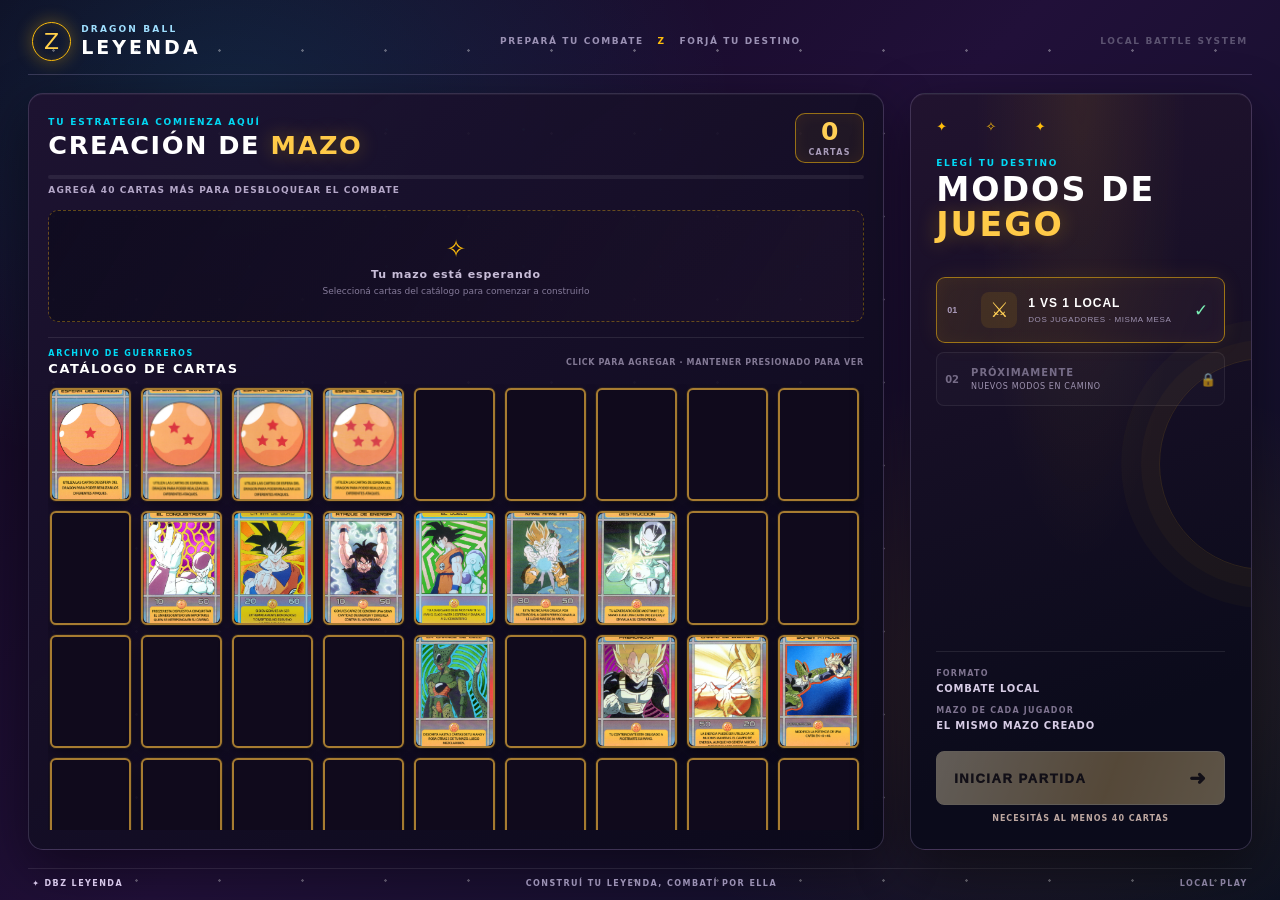
==== commit 8674c58b: "Add files via upload" ====
--- a/index.html
+++ b/index.html
@@ -3,7 +3,7 @@
 <html lang="es">
 <head>
   <meta charset="UTF-8" />
-  <meta name="viewport" content="width=device-width, initial-scale=1.0" />
+  <meta name="viewport" content="width=device-width, initial-scale=1.0, viewport-fit=cover" />
   <title>DBZ Leyenda - Simulador</title>
   <link rel="stylesheet" href="./styles.css" />
 </head>
--- a/styles.css
+++ b/styles.css
@@ -1848,3 +1848,629 @@
   .btn-configuracion, .btn-configuracion span, .configuracion-toggle,
   .configuracion-toggle-indicador, .configuracion-volver { transition: none; }
 }
+
+
+
+/* ============================================================
+   DBZ LEYENDA · ADAPTACIÓN MÓVIL VERTICAL
+   La interfaz móvil reorganiza los mismos nodos del juego:
+   no duplica estados ni modifica las reglas de combate.
+   ============================================================ */
+@media screen and (max-width: 760px) and (orientation: portrait) {
+  :root {
+    --mobile-gold: #e9bd63;
+    --mobile-gold-bright: #ffe6a0;
+    --mobile-cyan: #19dfff;
+    --mobile-purple: #bd75ff;
+    --mobile-gap: 3px;
+  }
+
+  html, body {
+    width: 100%;
+    height: 100%;
+    min-height: 100%;
+    overflow: hidden;
+    overscroll-behavior: none;
+  }
+
+  body {
+    touch-action: pan-y;
+    background:
+      radial-gradient(ellipse at 50% 48%, rgba(92, 38, 132, .35), transparent 60%),
+      radial-gradient(ellipse at 50% 100%, rgba(31, 90, 153, .18), transparent 55%),
+      #080611;
+  }
+
+  .pantalla-juego:not(.oculto) {
+    position: fixed;
+    inset: 0;
+    width: 100%;
+    height: 100vh;
+    height: 100dvh;
+    min-height: 0;
+    padding:
+      max(env(safe-area-inset-top), 3px)
+      max(env(safe-area-inset-right), 4px)
+      max(env(safe-area-inset-bottom), 3px)
+      max(env(safe-area-inset-left), 4px);
+    box-sizing: border-box;
+    display: grid;
+    grid-template-columns: minmax(0, 1fr) minmax(0, 1fr) minmax(0, 1fr);
+    grid-template-rows:
+      .48fr 1.18fr .92fr .48fr
+      1.62fr 1.62fr .48fr .42fr .52fr .86fr 1.12fr;
+    grid-template-areas:
+      "round . settings"
+      "opponent-hand opponent-hand opponent-hand"
+      "rival-discard rival-energy rival-deck"
+      "rival-status rival-status rival-status"
+      "rival-field rival-field rival-field"
+      "player-field player-field player-field"
+      "player-energy player-energy player-energy"
+      "player-status player-status player-status"
+      "player-action player-action player-action"
+      "player-deck . player-discard"
+      "player-hand player-hand player-hand";
+    gap: 0;
+    align-items: stretch;
+    justify-items: stretch;
+    overflow: hidden;
+    isolation: isolate;
+    background:
+      radial-gradient(ellipse at 50% 50%, rgba(109, 62, 159, .20), transparent 68%),
+      linear-gradient(180deg, rgba(7, 5, 14, .96), rgba(17, 9, 28, .96) 48%, rgba(7, 5, 14, .98));
+  }
+
+  /* La estructura de escritorio deja de crear columnas laterales.
+     Sus elementos se convierten en ítems del tablero móvil. */
+  .pantalla-juego > .lateral,
+  .pantalla-juego .mesa,
+  .pantalla-juego .mitad,
+  .pantalla-juego .bloque-rival,
+  .pantalla-juego .bloque-jugador,
+  .pantalla-juego .controles-turno,
+  .pantalla-juego .pilas-descarte {
+    display: contents;
+  }
+
+  #indicador-ronda {
+    grid-area: round;
+    position: relative;
+    inset: auto;
+    align-self: center;
+    justify-self: start;
+    transform: skewX(-10deg);
+    width: auto;
+    min-width: 0;
+    min-height: 29px;
+    gap: 5px;
+    padding: 5px 9px;
+    border: 1.5px solid var(--mobile-gold);
+    border-radius: 7px;
+    background: linear-gradient(145deg, #8e151d, #35070d 78%);
+    box-shadow: 0 0 12px #ef333344, inset 0 0 8px #ffcf6a22;
+  }
+  #indicador-ronda .ronda-etiqueta,
+  #indicador-ronda .ronda-numero { transform: skewX(10deg); }
+  #indicador-ronda .ronda-etiqueta { font-size: 9px; color: #fff; }
+  #indicador-ronda .ronda-numero { font-size: 17px; color: #fff; }
+
+  #btn-configuracion {
+    grid-area: settings;
+    position: relative;
+    inset: auto;
+    align-self: center;
+    justify-self: end;
+    transform: none;
+    width: 35px;
+    height: 35px;
+    gap: 4px;
+    border-radius: 9px;
+    border-color: var(--mobile-gold);
+    background: linear-gradient(145deg, #30203f, #090710);
+    box-shadow: 0 0 12px #e9bd6330, inset 0 0 8px #e9bd6320;
+  }
+  #btn-configuracion:hover,
+  #btn-configuracion:active { transform: scale(.97); }
+  #btn-configuracion span { width: 16px; height: 2px; }
+
+  #mano-rival,
+  #mano-jugador {
+    position: relative;
+    grid-area: opponent-hand;
+    width: 100%;
+    height: 100%;
+    min-height: 0;
+    padding: 3px 7px 5px;
+    display: flex;
+    justify-content: center;
+    align-items: center;
+    gap: 0;
+    overflow-x: auto;
+    overflow-y: hidden;
+    scrollbar-width: none;
+    border: 0;
+    border-bottom: 1px solid rgba(233, 189, 99, .35);
+    background:
+      linear-gradient(180deg, rgba(18, 12, 31, .78), rgba(31, 16, 46, .32)),
+      radial-gradient(ellipse at 50% 100%, rgba(98, 53, 147, .24), transparent 75%);
+    touch-action: pan-x;
+    -webkit-overflow-scrolling: touch;
+  }
+  #mano-rival::-webkit-scrollbar,
+  #mano-jugador::-webkit-scrollbar { display: none; }
+  #mano-jugador {
+    grid-area: player-hand;
+    border-top: 1px solid rgba(233, 189, 99, .42);
+    border-bottom: 0;
+    background: linear-gradient(0deg, rgba(18, 12, 31, .94), rgba(31, 16, 46, .28));
+  }
+
+  #mano-rival .carta-mano,
+  #mano-jugador .carta-mano {
+    width: clamp(43px, 14.2vw, 61px);
+    height: auto;
+    max-height: 94%;
+    aspect-ratio: 2.5 / 3.5;
+    flex: 0 0 auto;
+    margin-left: -9px;
+    border: 1.5px solid rgba(236, 190, 92, .88);
+    border-radius: 5px;
+    box-shadow: 0 3px 8px #000b, 0 0 5px #e9bd6330;
+    touch-action: none;
+  }
+  #mano-rival .carta-mano:first-child,
+  #mano-jugador .carta-mano:first-child { margin-left: 0; }
+
+  /* Recursos rivales: descarte violeta, energía integrada, mazo magenta. */
+  #descarte-rival {
+    grid-area: rival-discard;
+    justify-self: center;
+    align-self: center;
+  }
+  #mazo-rival {
+    grid-area: rival-deck;
+    justify-self: center;
+    align-self: center;
+  }
+  #energia-rival {
+    grid-area: rival-energy;
+    justify-self: stretch;
+    align-self: stretch;
+    width: 100%;
+    height: 100%;
+    min-height: 0;
+    margin: 0;
+    padding: 3px 2px 0;
+    display: flex;
+    justify-content: center;
+    align-items: center;
+    transform: none;
+    clip-path: polygon(10% 0, 90% 0, 100% 100%, 0 100%);
+    border: 0;
+    border-top: 2px solid #35eaff;
+    border-bottom: 2px solid #e9bd63;
+    border-radius: 0;
+    background:
+      linear-gradient(180deg, rgba(0, 160, 218, .35), rgba(3, 24, 55, .96)),
+      #06162c;
+    box-shadow: inset 0 0 15px #00dfff55, 0 0 11px #00dfff30;
+    position: relative;
+    z-index: 3;
+  }
+  #energia-rival::after {
+    content: "ENERGÍA RIVAL";
+    position: absolute;
+    top: 2px;
+    left: 0;
+    right: 0;
+    color: #fff;
+    font-size: clamp(7px, 2vw, 9px);
+    font-weight: 900;
+    letter-spacing: .12em;
+    text-align: center;
+    text-shadow: 0 0 7px #00dfff;
+  }
+  #energia-rival .badge-energia-contenido {
+    transform: none;
+    gap: 5px;
+    margin-top: 8px;
+  }
+  #energia-rival .esfera-energia { width: 11px; height: 11px; }
+  #energia-rival .valor-energia { font-size: clamp(13px, 4vw, 18px); color: #fff; }
+
+  /* Mensaje del rival: se coloca en el hueco inmediatamente anterior al campo. */
+  .indicador-turno {
+    grid-area: rival-status;
+    align-self: center;
+    justify-self: stretch;
+    width: 100%;
+    min-height: 0;
+    padding: 2px 0;
+    gap: 0;
+    text-align: center;
+    border-top: 1px solid rgba(233, 189, 99, .25);
+    border-bottom: 1px solid rgba(233, 189, 99, .25);
+    background: linear-gradient(90deg, transparent, rgba(16, 11, 26, .92) 18%, rgba(16, 11, 26, .92) 82%, transparent);
+    z-index: 5;
+  }
+  .texto-turno {
+    color: #fff !important;
+    font-size: clamp(9px, 2.6vw, 12px);
+    letter-spacing: .12em;
+    text-shadow: 0 0 9px #fff4 !important;
+  }
+  .texto-accion {
+    color: #fff;
+    font-size: clamp(12px, 3.6vw, 17px);
+    letter-spacing: .13em;
+    line-height: 1;
+    text-shadow: 0 0 10px #e9bd6388;
+  }
+
+  /* Tablero central: dos filas completas de siete espacios. */
+  #campo-rival,
+  #campo-jugador {
+    width: 100%;
+    height: 100%;
+    min-height: 0;
+    display: grid;
+    grid-template-columns: repeat(7, minmax(0, 1fr));
+    grid-template-rows: minmax(0, 1fr);
+    justify-content: stretch;
+    align-content: stretch;
+    justify-items: center;
+    align-items: center;
+    gap: clamp(1px, .65vw, 4px);
+    padding: 4px 5px;
+    overflow: hidden;
+    background:
+      radial-gradient(ellipse at 50% 50%, rgba(116, 75, 165, .22), transparent 68%),
+      linear-gradient(180deg, rgba(13, 10, 23, .92), rgba(24, 14, 38, .92));
+    position: relative;
+  }
+  #campo-rival {
+    grid-area: rival-field;
+    border-top: 2px solid rgba(233, 189, 99, .95);
+    border-left: 2px solid rgba(233, 189, 99, .65);
+    border-right: 2px solid rgba(233, 189, 99, .65);
+    border-bottom: 1px solid rgba(233, 189, 99, .48);
+    box-shadow: inset 0 0 18px rgba(100, 48, 148, .23);
+  }
+  #campo-jugador {
+    grid-area: player-field;
+    border-bottom: 2px solid rgba(233, 189, 99, .95);
+    border-left: 2px solid rgba(233, 189, 99, .65);
+    border-right: 2px solid rgba(233, 189, 99, .65);
+    border-top: 1px solid rgba(233, 189, 99, .48);
+    box-shadow: inset 0 0 18px rgba(100, 48, 148, .23);
+  }
+  .slot-carta {
+    width: min(12.4vw, 7.5vh);
+    height: auto;
+    max-height: 96%;
+    aspect-ratio: 2.5 / 3.5;
+    min-width: 0;
+    border: 1.5px solid rgba(90, 165, 255, .9);
+    border-radius: 6px;
+    background:
+      linear-gradient(145deg, rgba(16, 68, 144, .32), rgba(7, 17, 42, .68)),
+      rgba(10, 28, 66, .45);
+    box-shadow: inset 0 0 9px #278cff25, 0 2px 6px #0009;
+    overflow: hidden;
+    touch-action: manipulation;
+  }
+  .slot-carta:empty::after {
+    content: "";
+    width: 48%;
+    height: 48%;
+    border: 1px solid rgba(69, 151, 255, .2);
+    border-radius: 50%;
+    background: radial-gradient(circle, rgba(35, 112, 255, .12), transparent 68%);
+    pointer-events: none;
+  }
+  .slot-carta .carta-ficha { border-radius: 4px; }
+  .slot-carta .carta-ficha img { object-fit: fill; }
+
+  /* Energía del jugador: trapecio que nace del borde inferior del tablero. */
+  #energia-jugador {
+    grid-area: player-energy;
+    justify-self: stretch;
+    align-self: stretch;
+    width: 100%;
+    height: 100%;
+    min-height: 0;
+    margin: 0;
+    padding: 0 2px 3px;
+    display: flex;
+    justify-content: center;
+    align-items: center;
+    transform: none;
+    clip-path: polygon(0 0, 100% 0, 90% 100%, 10% 100%);
+    border: 0;
+    border-top: 2px solid #e9bd63;
+    border-bottom: 2px solid #35eaff;
+    border-radius: 0;
+    background:
+      linear-gradient(0deg, rgba(0, 160, 218, .35), rgba(3, 24, 55, .96)),
+      #06162c;
+    box-shadow: inset 0 0 15px #00dfff55, 0 0 11px #00dfff30;
+    position: relative;
+    z-index: 3;
+  }
+  #energia-jugador::after {
+    content: "TU ENERGÍA";
+    position: absolute;
+    top: 2px;
+    left: 0;
+    right: 0;
+    color: #fff;
+    font-size: clamp(7px, 2vw, 9px);
+    font-weight: 900;
+    letter-spacing: .12em;
+    text-align: center;
+    text-shadow: 0 0 7px #00dfff;
+  }
+  #energia-jugador .badge-energia-contenido {
+    transform: none;
+    gap: 5px;
+    margin-top: 8px;
+  }
+  #energia-jugador .esfera-energia { width: 11px; height: 11px; }
+  #energia-jugador .valor-energia { font-size: clamp(13px, 4vw, 18px); color: #fff; }
+
+  /* Estado del turno del jugador y acción PASAR, debajo de su energía. */
+  .pantalla-juego:has(.texto-turno.turno-jugador) .indicador-turno {
+    grid-area: player-status;
+    border-top-color: rgba(65, 190, 255, .35);
+    border-bottom-color: rgba(65, 190, 255, .35);
+  }
+  #btn-pasar {
+    grid-area: player-action;
+    align-self: center;
+    justify-self: center;
+    width: min(48%, 190px);
+    min-width: 125px;
+    min-height: 31px;
+    padding: 5px 15px;
+    border: 1.5px solid #a7ff83;
+    border-radius: 7px;
+    background: linear-gradient(180deg, #21a93c, #07591c);
+    color: #fff;
+    font-size: clamp(11px, 3vw, 14px);
+    letter-spacing: .15em;
+    clip-path: polygon(7% 0, 93% 0, 100% 50%, 93% 100%, 7% 100%, 0 50%);
+    filter: drop-shadow(0 0 7px rgba(54, 255, 94, .42));
+    box-shadow: inset 0 0 12px #a4ff7b44;
+    z-index: 5;
+    touch-action: manipulation;
+  }
+  #btn-pasar:disabled { opacity: .42; filter: grayscale(.8); }
+
+  /* Recursos del jugador, en los dos extremos bajo el botón. */
+  #mazo-jugador {
+    grid-area: player-deck;
+    justify-self: center;
+    align-self: center;
+  }
+  #descarte-jugador {
+    grid-area: player-discard;
+    justify-self: center;
+    align-self: center;
+  }
+
+  .mazo-slot,
+  .pila-descarte {
+    position: relative;
+    width: clamp(47px, 15vw, 66px);
+    min-width: 0;
+    max-height: 92%;
+    aspect-ratio: 2.5 / 3.5;
+    padding: 3px;
+    border-width: 1.5px;
+    border-radius: 6px;
+    gap: 2px;
+    box-shadow: 0 3px 9px #000a, inset 0 0 10px #ffffff0c;
+  }
+  .mazo-slot .mazo-etiqueta { font-size: 8px; letter-spacing: .08em; }
+  .mazo-slot small { font-size: 7px; }
+  .pila-descarte,
+  .pila-descarte-rival {
+    border-color: #c77bff !important;
+    background: linear-gradient(145deg, #35194e, #130d22 72%) !important;
+    box-shadow: 0 3px 9px #000a, inset 0 0 12px #b45cff28 !important;
+  }
+  .pila-descarte .mazo-etiqueta { font-size: 7px; }
+  .pila-descarte small { font-size: 6px; }
+  .mazo-rival,
+  #mazo-jugador {
+    border-color: #ff55b7;
+    background: linear-gradient(145deg, #8d155f, #3b0b3b 75%);
+    box-shadow: 0 3px 10px #000a, inset 0 0 13px #ff48bb30;
+  }
+
+  #btn-descartar {
+    position: fixed;
+    z-index: 80;
+    right: max(10px, env(safe-area-inset-right));
+    bottom: calc(19dvh + env(safe-area-inset-bottom));
+    width: 42px;
+    height: 42px;
+  }
+
+  /* Overlays siempre por encima de la nueva cuadrícula. */
+  .configuracion-overlay,
+  .panel-zona-overlay,
+  .visor-carta-overlay,
+  .fase-descarte-overlay,
+  .pantalla-resultado {
+    position: fixed;
+    z-index: 10000;
+  }
+  .visor-carta-overlay { padding: 1rem; }
+  .visor-carta-marco {
+    height: min(78dvh, 620px);
+    max-width: 88vw;
+  }
+  .panel-zona-ventana {
+    width: min(94vw, 620px);
+    max-height: 88dvh;
+  }
+  .panel-zona-grid {
+    grid-template-columns: repeat(auto-fill, minmax(76px, 1fr));
+    gap: 9px;
+  }
+
+  /* Los controles quedan preparados para dedos, sin hover dependiente del mouse. */
+  button, .slot-carta, .carta-mano {
+    -webkit-tap-highlight-color: transparent;
+  }
+  button { touch-action: manipulation; }
+  .btn-configuracion:focus-visible,
+  #btn-pasar:focus-visible,
+  .mazo-slot:focus-visible {
+    outline: 2px solid var(--mobile-gold-bright);
+    outline-offset: 2px;
+  }
+}
+
+/* Teléfonos muy estrechos: priorizar el ancho útil de las siete posiciones. */
+@media screen and (max-width: 380px) and (orientation: portrait) {
+  #campo-rival, #campo-jugador { gap: 1px; padding-left: 3px; padding-right: 3px; }
+  .slot-carta { width: min(12.2vw, 7.2vh); border-width: 1px; }
+  .mazo-slot, .pila-descarte { width: 46px; }
+  #mano-rival .carta-mano, #mano-jugador .carta-mano { width: 13.8vw; margin-left: -11px; }
+}
+
+/* En móviles apaisados, el diseño de escritorio se reduce sin forzar scroll. */
+@media screen and (max-width: 900px) and (orientation: landscape) {
+  .pantalla-juego:not(.oculto) { height: 100vh; height: 100dvh; }
+  .lateral { width: 13vw; }
+  .mesa { width: 74vw; min-width: 0; }
+  .mazo-slot { width: min(9vw, 19vh); }
+  .pila-descarte { width: min(8vw, 17vh); min-width: 0; }
+  .slot-carta { width: min(8.6vw, 17vh); }
+  .carta-mano { width: min(7.5vw, 14vh); }
+  .btn-pasar { width: min(15vw, 150px); min-width: 90px; }
+}
+
+@media (prefers-reduced-motion: reduce) {
+  @media screen and (max-width: 760px) {
+    .slot-carta, .carta-mano, .mazo-slot, #btn-pasar { transition: none !important; }
+  }
+}
+
+/* ============================================================
+   DBZ LEYENDA · MENÚ MÓVIL VERTICAL
+   El catálogo tiene scroll propio; mazo y botón de combate
+   permanecen accesibles mientras se explora la colección.
+   ============================================================ */
+@media screen and (max-width: 760px) and (orientation: portrait) {
+  .pantalla-inicio.menu-principal {
+    position: fixed; inset: 0; width: 100%; height: 100vh; height: 100dvh;
+    min-height: 0; overflow: hidden;
+    padding: max(env(safe-area-inset-top),7px) max(env(safe-area-inset-right),9px)
+      max(env(safe-area-inset-bottom),7px) max(env(safe-area-inset-left),9px);
+    gap: 7px;
+    background: radial-gradient(ellipse at 8% 0%,rgba(0,225,255,.15),transparent 36%),
+      radial-gradient(ellipse at 100% 90%,rgba(255,190,11,.13),transparent 38%),
+      linear-gradient(155deg,#10071d 0%,#211039 48%,#090d1e 100%);
+  }
+  .menu-topbar { min-height:43px; height:43px; padding:0 3px 7px; border-bottom-color:#d6c3ff40; }
+  .marca-juego { gap:8px; }
+  .marca-orbe { width:34px; height:34px; font-size:19px; }
+  .marca-juego small { font-size:7px; letter-spacing:.2em; }
+  .marca-juego strong { font-size:16px; letter-spacing:.15em; }
+  .menu-topbar-centro,.menu-version { display:none !important; }
+  .menu-principal-contenido {
+    display:grid; grid-template-columns:minmax(0,1fr); grid-template-rows:minmax(0,1fr) auto;
+    flex:1 1 auto; min-height:0; gap:7px; padding:0; overflow:hidden;
+  }
+  .constructor-panel {
+    display:flex; flex-direction:column; min-height:0; height:100%; padding:10px;
+    overflow:hidden; border-radius:12px;
+    background:radial-gradient(ellipse at 50% 0%,#7c47b726,transparent 55%),
+      linear-gradient(145deg,#1e1331f7,#080816f7);
+  }
+  .panel-heading { flex:0 0 auto; gap:8px; align-items:center; }
+  .panel-heading .sobrelinea { margin-bottom:3px; font-size:7px; letter-spacing:.15em; }
+  .panel-heading h1 { font-size:clamp(17px,5vw,22px); letter-spacing:.04em; }
+  .contador-mazo { min-width:57px; padding:5px 9px; border-radius:8px; }
+  .contador-mazo strong { font-size:23px; }
+  .contador-mazo span { font-size:7px; }
+  .mazo-progreso { flex:0 0 4px; height:4px; margin:8px 0 4px; }
+  .mazo-estado { flex:0 0 auto; min-height:14px; font-size:8px; letter-spacing:.07em; line-height:1.35; }
+  .mazo-construccion {
+    flex:0 0 clamp(88px,16dvh,122px); height:clamp(88px,16dvh,122px); min-height:0;
+    max-height:none; margin:7px 0 9px; padding:7px; overflow-x:auto; overflow-y:hidden;
+    border:1px solid #ffbe0b54; border-radius:9px;
+    background:linear-gradient(90deg,#090817f5,#211531c7);
+    scrollbar-width:thin; scrollbar-color:#80639b #171024; -webkit-overflow-scrolling:touch;
+  }
+  .mazo-vacio { position:sticky; left:0; width:100%; min-width:100%; padding:4px; gap:3px; }
+  .mazo-vacio span { font-size:19px; }
+  .mazo-vacio strong { font-size:10px; color:#e0d7ed; }
+  .mazo-vacio small { max-width:230px; font-size:8px; line-height:1.35; }
+  .mazo-construccion-grid { display:flex; align-items:center; gap:6px; width:max-content; min-width:100%; min-height:100%; }
+  .carta-mazo-construido { flex:0 0 auto; width:auto; height:min(13.5dvh,92px); aspect-ratio:2.5/3.5; border-radius:5px; }
+  .numero-carta-mazo { left:2px; top:2px; min-width:14px; font-size:7px; }
+  .catalogo-heading { flex:0 0 auto; gap:7px; padding-top:8px; margin-bottom:6px; }
+  .catalogo-heading .sobrelinea { font-size:7px; margin-bottom:2px; }
+  .catalogo-heading h2 { font-size:11px; letter-spacing:.1em; }
+  .catalogo-ayuda { max-width:125px; color:#b9adc9; font-size:7px; line-height:1.35; letter-spacing:.04em; }
+  .constructor-catalogo {
+    display:grid; flex:1 1 0; min-height:0; grid-template-columns:repeat(3,minmax(0,1fr));
+    grid-auto-rows:max-content; align-content:start; gap:8px; padding:4px 3px 12px;
+    overflow-x:hidden; overflow-y:auto; overscroll-behavior:contain;
+    scrollbar-width:thin; scrollbar-color:#80639b #171024; -webkit-overflow-scrolling:touch;
+  }
+  .constructor-carta {
+    justify-self:center; width:min(100%,106px); height:auto; aspect-ratio:2.5/3.5;
+    border:1.5px solid #bd9149; border-radius:6px; box-shadow:0 4px 11px #000a,inset 0 0 0 1px #ffffff0a;
+  }
+  .constructor-carta:active { transform:scale(.96); border-color:#00e5ff; box-shadow:0 0 15px #00d9f566; }
+  .modos-panel {
+    display:grid; grid-template-columns:minmax(0,1fr) minmax(135px,.9fr);
+    grid-template-areas:"mode play" "mode requirement"; align-items:center; gap:5px 9px;
+    min-height:0; padding:8px 9px; border-radius:11px;
+    background:radial-gradient(ellipse at 0 50%,#ffbe0b14,transparent 65%),linear-gradient(110deg,#21132f,#0b0b1b 85%);
+  }
+  .modos-decoracion,.modos-panel>.sobrelinea,.modos-panel h2,.modos-intro,
+  .modo-proximamente,.modo-resumen { display:none !important; }
+  .modo-card { grid-area:mode; min-height:47px; padding:6px 7px; grid-template-columns:18px 29px minmax(0,1fr) 15px; gap:5px; border-radius:8px; }
+  .modo-numero { font-size:8px; }
+  .modo-icono { width:27px; height:27px; font-size:17px; }
+  .modo-info { gap:3px; }
+  .modo-info strong { font-size:9px; letter-spacing:.04em; }
+  .modo-info small { font-size:6px; letter-spacing:.03em; line-height:1.2; }
+  .modo-check { font-size:14px; }
+  .btn-jugar { grid-area:play; min-height:43px; padding:8px 10px; border-radius:7px; font-size:10px; letter-spacing:.07em; }
+  .btn-jugar b { font-size:17px; }
+  .requisito-mazo { grid-area:requirement; margin:0; font-size:7px; line-height:1.25; letter-spacing:.06em; }
+  .menu-footer { display:none; }
+}
+@media screen and (max-width:360px) and (orientation:portrait) {
+  .constructor-panel { padding:8px; }
+  .constructor-catalogo { gap:6px; }
+  .catalogo-ayuda { max-width:105px; font-size:6px; }
+  .modos-panel { grid-template-columns:minmax(0,1fr) 132px; gap:4px 6px; padding:7px; }
+  .modo-card { grid-template-columns:15px 25px minmax(0,1fr) 12px; gap:4px; }
+  .modo-icono { width:24px; height:24px; }
+  .modo-info strong { font-size:8px; }
+  .btn-jugar { font-size:9px; padding-inline:7px; }
+}
+@media screen and (max-width:900px) and (orientation:landscape) {
+  .pantalla-inicio.menu-principal { height:100vh; height:100dvh; min-height:0; overflow:hidden; padding:max(env(safe-area-inset-top),6px) 12px max(env(safe-area-inset-bottom),6px); }
+  .menu-principal-contenido { grid-template-columns:minmax(0,1.7fr) minmax(210px,.8fr); grid-template-rows:minmax(0,1fr); min-height:0; gap:9px; padding:8px 0; }
+  .constructor-panel { min-height:0; padding:9px; }
+  .mazo-construccion { min-height:65px; max-height:23%; margin:5px 0 8px; }
+  .constructor-catalogo { grid-template-columns:repeat(auto-fill,minmax(54px,1fr)); gap:6px; }
+  .constructor-carta { max-width:72px; }
+  .modos-panel { min-height:0; padding:12px; }
+  .modos-decoracion { margin-bottom:8px; }
+  .modos-panel h2 { font-size:22px; }
+  .modo-card { padding:9px 7px; }
+  .modo-proximamente { padding:8px 6px; }
+  .modo-resumen { padding:9px 0 8px; }
+  .btn-jugar { padding:11px; font-size:11px; }
+}
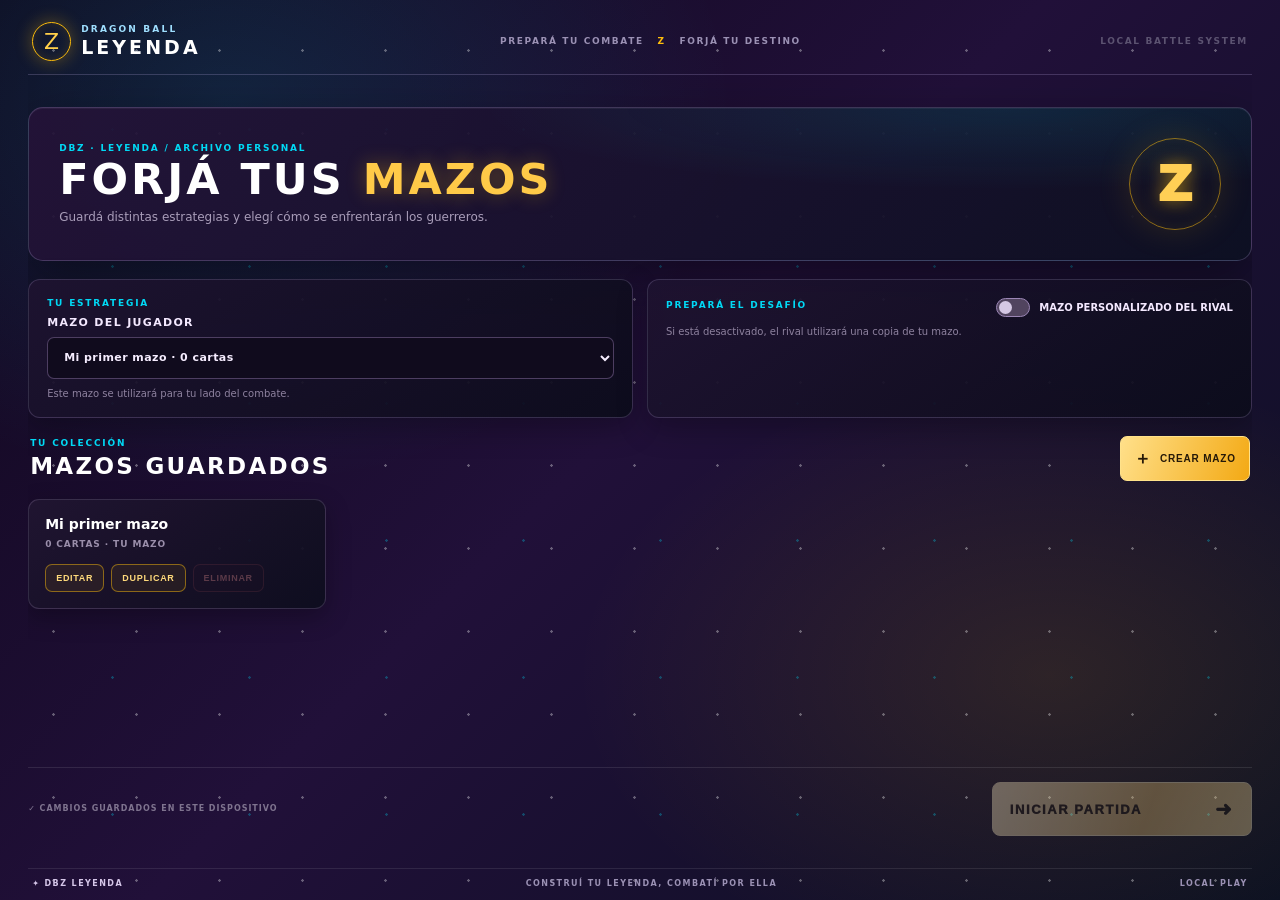
==== commit 0c5c033f: "Add files via upload" ====
--- a/index.html
+++ b/index.html
@@ -17,8 +17,59 @@
       <div class="menu-version">LOCAL BATTLE SYSTEM</div>
     </header>
 
-    <div class="menu-principal-contenido">
+    <section class="administrador-mazos" id="administrador-mazos">
+      <div class="admin-mazos-hero">
+        <div>
+          <span class="sobrelinea">DBZ · LEYENDA / ARCHIVO PERSONAL</span>
+          <h1>FORJÁ TUS <em>MAZOS</em></h1>
+          <p>Guardá distintas estrategias y elegí cómo se enfrentarán los guerreros.</p>
+        </div>
+        <div class="admin-mazos-emblema" aria-hidden="true">Z</div>
+      </div>
+
+      <div class="admin-configuracion-combate">
+        <section class="admin-config-card">
+          <span class="sobrelinea">TU ESTRATEGIA</span>
+          <label for="seleccion-mazo-jugador">MAZO DEL JUGADOR</label>
+          <select id="seleccion-mazo-jugador" class="admin-select"></select>
+          <small>Este mazo se utilizará para tu lado del combate.</small>
+        </section>
+        <section class="admin-config-card admin-config-rival">
+          <div class="admin-rival-titulo">
+            <span class="sobrelinea">PREPARÁ EL DESAFÍO</span>
+            <label class="admin-switch-label" for="rival-personalizado">
+              <input type="checkbox" id="rival-personalizado">
+              <span class="admin-switch"></span>
+              <strong>MAZO PERSONALIZADO DEL RIVAL</strong>
+            </label>
+          </div>
+          <div id="rival-selector" class="rival-selector oculto">
+            <label for="seleccion-mazo-rival">MAZO DEL RIVAL</label>
+            <select id="seleccion-mazo-rival" class="admin-select"></select>
+          </div>
+          <small>Si está desactivado, el rival utilizará una copia de tu mazo.</small>
+        </section>
+      </div>
+
+      <div class="admin-lista-heading">
+        <div><span class="sobrelinea">TU COLECCIÓN</span><h2>MAZOS GUARDADOS</h2></div>
+        <button type="button" id="crear-mazo" class="btn-crear-mazo"><span>＋</span> CREAR MAZO</button>
+      </div>
+      <div id="lista-mazos" class="lista-mazos"></div>
+      <div class="admin-acciones-finales">
+        <span id="estado-guardado" role="status">✦ LOS CAMBIOS SE GUARDAN AUTOMÁTICAMENTE EN ESTE DISPOSITIVO</span>
+        <button type="button" id="admin-btn-jugar" class="btn-jugar" disabled><span>INICIAR PARTIDA</span><b>➜</b></button>
+      </div>
+    </section>
+
+    <div class="menu-principal-contenido oculto" id="editor-mazo">
       <section class="constructor-panel">
+        <div class="editor-mazo-toolbar">
+          <button type="button" id="volver-administrador" class="btn-volver-admin">← VOLVER A MIS MAZOS</button>
+          <div><span class="sobrelinea">ARCHIVO DE GUERREROS</span><strong id="titulo-editor-mazo">EDITANDO MAZO</strong></div>
+          <label for="nombre-mazo-editor">NOMBRE DEL MAZO</label>
+          <input id="nombre-mazo-editor" type="text" maxlength="36" placeholder="Nombre del mazo">
+        </div>
         <div class="panel-heading">
           <div><span class="sobrelinea">TU ESTRATEGIA COMIENZA AQUÍ</span><h1>CREACIÓN DE <em>MAZO</em></h1></div>
           <div class="contador-mazo"><strong id="contador-mazo">0</strong><span>CARTAS</span></div>
@@ -30,6 +81,34 @@
           <div class="mazo-construccion-grid" id="mazo-construccion-grid"></div>
         </div>
         <div class="catalogo-heading"><div><span class="sobrelinea">ARCHIVO DE GUERREROS</span><h2>CATÁLOGO DE CARTAS</h2></div><span class="catalogo-ayuda">CLICK PARA AGREGAR · MANTENER PRESIONADO PARA VER</span></div>
+        <section class="catalogo-filtros" aria-label="Filtros y orden del catálogo">
+          <label class="filtro-campo">ESFERA
+            <select id="filtro-esfera"><option value="">TODAS</option></select>
+          </label>
+          <label class="filtro-campo">TIPO DE CARTA
+            <select id="filtro-tipo"><option value="">TODOS</option></select>
+          </label>
+          <label class="filtro-campo">NÚMERO / ID
+            <input id="filtro-numero" type="number" min="0" step="1" inputmode="numeric" placeholder="Buscar ID">
+          </label>
+          <label class="filtro-campo">ORDENAR POR
+            <select id="orden-campo">
+              <option value="catalogo">ORDEN DEL CATÁLOGO</option>
+              <option value="id">NÚMERO / ID</option>
+              <option value="ataque">ATAQUE</option>
+              <option value="defensa">DEFENSA</option>
+              <option value="esfera">ESFERA</option>
+            </select>
+          </label>
+          <label class="filtro-campo">ORDEN
+            <select id="orden-direccion">
+              <option value="asc">MENOR A MAYOR</option>
+              <option value="desc">MAYOR A MENOR</option>
+            </select>
+          </label>
+          <button type="button" id="limpiar-filtros" class="btn-limpiar-filtros">LIMPIAR</button>
+          <span id="catalogo-resultados" class="catalogo-resultados" aria-live="polite">CARGANDO CARTAS...</span>
+        </section>
         <div class="constructor-catalogo" id="constructor-catalogo"><div class="catalogo-cargando">CARGANDO ARCHIVO...</div></div>
       </section>
 
@@ -44,7 +123,7 @@
           <span class="modo-check">✓</span>
         </button>
         <div class="modo-proximamente"><span>02</span><div><strong>PRÓXIMAMENTE</strong><small>NUEVOS MODOS EN CAMINO</small></div><span>🔒</span></div>
-        <div class="modo-resumen"><span>FORMATO</span><strong>COMBATE LOCAL</strong><span>MAZO DE CADA JUGADOR</span><strong>EL MISMO MAZO CREADO</strong></div>
+        <div class="modo-resumen"><span>FORMATO</span><strong>COMBATE LOCAL</strong><span>MAZO DE CADA JUGADOR</span><strong>MAZO CONFIGURADO EN EL ARCHIVO</strong></div>
         <button type="button" id="btn-jugar" class="btn-jugar" disabled><span>INICIAR PARTIDA</span><b>➜</b></button>
         <div class="requisito-mazo" id="requisito-mazo">NECESITÁS AL MENOS 40 CARTAS</div>
       </aside>
@@ -300,6 +379,14 @@
             <span class="configuracion-toggle-indicador"></span>
           </button>
         </div>
+        <div class="configuracion-fila">
+          <span class="configuracion-icono-sonido configuracion-icono-pantalla" aria-hidden="true">⛶</span>
+          <button type="button" class="configuracion-toggle" id="toggle-pantalla-completa"
+            role="switch" aria-checked="false" aria-label="Activar pantalla completa" title="Activar pantalla completa">
+            <span class="configuracion-toggle-indicador"></span>
+          </button>
+        </div>
+        <small class="configuracion-ayuda" id="estado-pantalla-completa" aria-live="polite">PANTALLA COMPLETA</small>
         <button type="button" class="configuracion-volver" id="configuracion-volver">
           VOLVER AL MENÚ
         </button>
--- a/styles.css
+++ b/styles.css
@@ -1811,6 +1811,16 @@
   background: linear-gradient(145deg, #fff4d4, #e4b85b);
   box-shadow: 0 0 9px #ffdc8a99, 0 1px 4px #000b;
 }
+.configuracion-icono-pantalla { font-size: 1.55rem; font-weight: 700; }
+.configuracion-ayuda {
+  display: block;
+  margin: -.55rem 0 .15rem;
+  color: #a99cb9;
+  font-size: .62rem;
+  font-weight: 800;
+  letter-spacing: .12em;
+  text-align: center;
+}
 .configuracion-volver {
   width: 100%;
   min-height: 42px;
@@ -2474,3 +2484,339 @@
   .modo-resumen { padding:9px 0 8px; }
   .btn-jugar { padding:11px; font-size:11px; }
 }
+
+
+
+/* ============================================================
+   DBZ LEYENDA · CONSTRUCTOR MÓVIL EN CUADRÍCULA VERTICAL
+   - El mazo construido ahora desplaza en vertical.
+   - El catálogo usa cartas compactas en cuatro columnas.
+   - No se modifican eventos ni lógica de construcción.
+   ============================================================ */
+@media screen and (max-width: 760px) and (orientation: portrait) {
+  .mazo-construccion {
+    flex: 0 0 clamp(88px, 14dvh, 112px);
+    height: clamp(88px, 14dvh, 112px);
+    min-height: 0;
+    max-height: 112px;
+    margin: 6px 0 7px;
+    padding: 6px;
+    overflow-x: hidden;
+    overflow-y: auto;
+    overscroll-behavior: contain;
+    touch-action: pan-y;
+    -webkit-overflow-scrolling: touch;
+    scrollbar-width: thin;
+    scrollbar-color: #a17bc2 #171024;
+    border: 1px solid rgba(255, 190, 11, .36);
+    background:
+      linear-gradient(180deg, rgba(9, 8, 23, .97), rgba(33, 21, 49, .84)),
+      repeating-linear-gradient(135deg, transparent 0 12px, #ffffff05 12px 13px);
+  }
+
+  .mazo-construccion-grid {
+    display: grid;
+    grid-template-columns: repeat(5, minmax(0, 1fr));
+    grid-auto-rows: max-content;
+    align-items: start;
+    justify-items: center;
+    gap: 5px;
+    width: 100%;
+    min-width: 0;
+    min-height: 0;
+    height: max-content;
+  }
+
+  .carta-mazo-construido {
+    display: block;
+    width: min(100%, 53px);
+    height: auto;
+    aspect-ratio: 2.5 / 3.5;
+    min-width: 0;
+    flex: initial;
+    border-radius: 4px;
+  }
+
+  .mazo-vacio {
+    position: relative;
+    left: auto;
+    width: 100%;
+    min-width: 0;
+    min-height: 72px;
+    grid-column: 1 / -1;
+  }
+
+  .constructor-catalogo {
+    grid-template-columns: repeat(4, minmax(0, 1fr));
+    gap: 6px;
+    padding: 3px 3px max(12px, env(safe-area-inset-bottom));
+    touch-action: pan-y;
+  }
+
+  .constructor-carta {
+    width: min(100%, 82px);
+    max-width: 82px;
+    border-width: 1px;
+    border-radius: 5px;
+    box-shadow: 0 3px 8px #0009, inset 0 0 0 1px #ffffff0a;
+  }
+
+  .constructor-carta:active {
+    transform: scale(.95);
+  }
+}
+
+/* Pantallas especialmente estrechas: conservar cuatro columnas sin recortes. */
+@media screen and (max-width: 360px) and (orientation: portrait) {
+  .mazo-construccion {
+    flex-basis: 13dvh;
+    height: 13dvh;
+    max-height: 100px;
+  }
+
+  .mazo-construccion-grid {
+    grid-template-columns: repeat(5, minmax(0, 1fr));
+    gap: 4px;
+  }
+
+  .carta-mazo-construido {
+    width: min(100%, 46px);
+  }
+
+  .constructor-catalogo {
+    grid-template-columns: repeat(4, minmax(0, 1fr));
+    gap: 5px;
+  }
+
+  .constructor-carta {
+    width: min(100%, 72px);
+    max-width: 72px;
+  }
+}
+
+/* En móviles apaisados, el mazo también se recorre verticalmente. */
+@media screen and (max-width: 900px) and (orientation: landscape) {
+  .mazo-construccion {
+    overflow-x: hidden;
+    overflow-y: auto;
+    touch-action: pan-y;
+    -webkit-overflow-scrolling: touch;
+  }
+
+  .mazo-construccion-grid {
+    display: grid;
+    grid-template-columns: repeat(4, minmax(0, 1fr));
+    width: 100%;
+    min-width: 0;
+    height: max-content;
+    gap: 5px;
+  }
+
+  .carta-mazo-construido {
+    width: min(100%, 48px);
+    height: auto;
+    aspect-ratio: 2.5 / 3.5;
+  }
+}
+
+
+/* =========================================================
+   ADMINISTRADOR DE MAZOS · PERSISTENCIA Y CONFIGURACIÓN
+   ========================================================= */
+.administrador-mazos {
+  flex:1; min-height:0; overflow:auto; padding:clamp(16px,2.5vw,34px) 0;
+  display:flex; flex-direction:column; gap:clamp(15px,2vh,24px);
+  scrollbar-color:#76608d #171024; scrollbar-width:thin;
+}
+.admin-mazos-hero {
+  display:flex; align-items:center; justify-content:space-between; gap:18px;
+  padding:clamp(18px,2.5vw,30px); border:1px solid rgba(194,174,232,.24); border-radius:15px;
+  background:radial-gradient(ellipse at 80% 0%,#00d9f51b,transparent 38%),linear-gradient(135deg,#241338ed,#0d1022ed);
+  box-shadow:0 18px 55px #0006,inset 0 1px #ffffff0d;
+}
+.admin-mazos-hero h1 { color:#fff; font-size:clamp(25px,3.4vw,43px); letter-spacing:.07em; line-height:1; }
+.admin-mazos-hero h1 em { color:#ffca48; font-style:normal; text-shadow:0 0 20px #ffbe0b55; }
+.admin-mazos-hero p { color:#a99db9; font-size:12px; margin-top:9px; }
+.admin-mazos-emblema { display:grid; place-items:center; width:clamp(58px,8vw,92px); aspect-ratio:1; flex-shrink:0; border:1px solid #ffbe0b88; border-radius:50%; color:#ffcf55; font-size:clamp(28px,4vw,48px); font-weight:1000; text-shadow:0 0 18px #ffbe0b99; box-shadow:0 0 35px #ffbe0b20,inset 0 0 22px #ffbe0b18; }
+.admin-configuracion-combate { display:grid; grid-template-columns:1fr 1fr; gap:14px; }
+.admin-config-card { min-width:0; padding:18px; border:1px solid #c2aee833; border-radius:12px; background:linear-gradient(145deg,#1e1330ed,#0c0c1bed); box-shadow:0 10px 30px #0004; }
+.admin-config-card>label,.rival-selector>label { display:block; color:#f4e9ff; font-size:11px; font-weight:900; letter-spacing:.12em; margin:8px 0; }
+.admin-config-card>small { display:block; color:#8e829f; font-size:10px; margin-top:9px; }
+.admin-select { width:100%; min-height:42px; padding:9px 36px 9px 12px; border:1px solid #a88ac766; border-radius:7px; color:#f6edff; background:#100b1d; font-family:inherit; font-size:11px; font-weight:700; letter-spacing:.04em; }
+.admin-select:focus,.editor-mazo-toolbar input:focus { outline:2px solid #00d9f5; outline-offset:2px; }
+.admin-rival-titulo { display:flex; flex-wrap:wrap; align-items:center; justify-content:space-between; gap:10px; }
+.admin-switch-label { display:flex; align-items:center; gap:9px; color:#f4e9ff; font-size:10px; cursor:pointer; }
+.admin-switch-label input { position:absolute; opacity:0; pointer-events:none; }
+.admin-switch { width:34px; height:19px; border-radius:20px; background:#51445f; border:1px solid #9b86b5; position:relative; transition:.2s; }
+.admin-switch::after { content:""; position:absolute; width:13px; height:13px; top:2px; left:2px; border-radius:50%; background:#d5c8e4; transition:.2s; }
+.admin-switch-label input:checked+.admin-switch { background:#087e91; border-color:#00d9f5; box-shadow:0 0 12px #00d9f544; }
+.admin-switch-label input:checked+.admin-switch::after { left:17px; background:#fff; }
+.rival-selector { margin-top:10px; }
+.admin-lista-heading { display:flex; align-items:center; justify-content:space-between; gap:12px; padding:0 2px; }
+.admin-lista-heading h2 { color:#fff; font-size:clamp(17px,2vw,23px); letter-spacing:.1em; }
+.btn-crear-mazo,.btn-volver-admin,.btn-secundario { border:1px solid #ffbe0b77; border-radius:7px; color:#ffda7b; background:#ffbe0b12; font-size:10px; font-weight:900; letter-spacing:.08em; padding:10px 13px; cursor:pointer; transition:.18s; }
+.btn-crear-mazo { background:linear-gradient(110deg,#ffe08a,#f3a914); color:#261908; border-color:#ffe28a; }
+.btn-crear-mazo span { font-size:17px; vertical-align:-2px; margin-right:5px; }
+.btn-crear-mazo:hover,.btn-secundario:hover,.btn-volver-admin:hover { filter:brightness(1.18); transform:translateY(-1px); }
+.lista-mazos { display:grid; grid-template-columns:repeat(auto-fill,minmax(min(100%,280px),1fr)); gap:11px; }
+.mazo-guardado-card { min-width:0; display:flex; flex-direction:column; justify-content:space-between; gap:15px; padding:16px; border:1px solid #b8a0d333; border-radius:11px; background:linear-gradient(145deg,#211631ed,#0d0d1eed); box-shadow:0 8px 25px #0004; }
+.mazo-guardado-info { display:flex; flex-direction:column; gap:7px; min-width:0; }
+.mazo-guardado-info strong { color:#fff; font-size:14px; overflow-wrap:anywhere; }
+.mazo-guardado-info small { color:#9a8eaa; font-size:9px; font-weight:800; letter-spacing:.1em; }
+.mazo-guardado-acciones { display:flex; flex-wrap:wrap; gap:7px; }
+.btn-secundario { padding:8px 10px; font-size:9px; }
+.btn-eliminar-mazo { color:#ff9b9b; border-color:#ff777755; background:#ff44440d; }
+.btn-secundario:disabled { opacity:.3; cursor:not-allowed; }
+.admin-acciones-finales { display:flex; align-items:center; justify-content:space-between; gap:14px; margin-top:auto; padding-top:14px; border-top:1px solid #ffffff19; }
+.admin-acciones-finales>span { color:#7f748f; font-size:8px; font-weight:900; letter-spacing:.12em; }
+.admin-acciones-finales .btn-jugar { max-width:260px; }
+.editor-mazo-toolbar { display:grid; grid-template-columns:auto minmax(140px,1fr) minmax(130px,.7fr) minmax(150px,1fr); align-items:center; gap:12px; padding:0 0 13px; border-bottom:1px solid #ffffff1c; }
+.editor-mazo-toolbar>div { min-width:0; display:flex; flex-direction:column; gap:3px; }
+.editor-mazo-toolbar>div strong { color:#fff; font-size:11px; letter-spacing:.08em; overflow:hidden; text-overflow:ellipsis; white-space:nowrap; }
+.editor-mazo-toolbar>label { color:#a99db9; font-size:9px; font-weight:900; letter-spacing:.1em; }
+.editor-mazo-toolbar input { min-width:0; width:100%; padding:9px 10px; border:1px solid #a88ac766; border-radius:6px; color:#fff; background:#100b1d; font-size:11px; }
+.menu-principal-contenido.editor-mazo-activo { grid-template-columns:minmax(0,1fr); }
+.menu-principal-contenido.editor-mazo-activo .constructor-panel { grid-column:1; }
+.menu-principal-contenido.editor-mazo-activo .modos-panel { display:none !important; }
+@media (max-width:850px) {
+  .administrador-mazos { flex:none; overflow:visible; }
+  .admin-configuracion-combate { grid-template-columns:1fr; }
+  .admin-acciones-finales { align-items:stretch; flex-direction:column; }
+  .admin-acciones-finales .btn-jugar { max-width:none; }
+  .editor-mazo-toolbar { grid-template-columns:1fr 1fr; }
+  .editor-mazo-toolbar .btn-volver-admin { grid-column:1/-1; justify-self:start; }
+}
+@media (max-width:480px) {
+  .admin-mazos-hero { padding:16px; }
+  .admin-mazos-hero p { max-width:235px; font-size:10px; line-height:1.5; }
+  .admin-config-card { padding:14px; }
+  .admin-lista-heading { align-items:flex-end; }
+  .btn-crear-mazo { padding:9px 10px; font-size:9px; white-space:nowrap; }
+  .lista-mazos { grid-template-columns:1fr; }
+  .mazo-guardado-card { padding:13px; }
+  .editor-mazo-toolbar { grid-template-columns:1fr; }
+  .editor-mazo-toolbar .btn-volver-admin { grid-column:auto; }
+  .editor-mazo-toolbar>label { margin-bottom:-7px; }
+}
+
+/* Estado real del guardado local y aviso cuando falta el catálogo original. */
+#estado-guardado { display:block; line-height:1.5; }
+#estado-guardado.estado-guardado-error { color:#ff9b8e; }
+.catalogo-aviso {
+  grid-column:1/-1;
+  margin:0 0 12px;
+  padding:12px 14px;
+  border:1px solid rgba(255,190,11,.42);
+  border-radius:8px;
+  color:#f5d89a;
+  background:rgba(90,55,12,.24);
+  font-size:12px;
+  line-height:1.55;
+}
+@media (max-width:560px) {
+  .catalogo-aviso { font-size:11px; padding:10px; }
+}
+
+.carta-img-sin-recurso { object-fit:contain; background:#18233a; }
+
+
+/* Filtros del catálogo de cartas */
+.catalogo-filtros {
+  display: grid;
+  grid-template-columns: repeat(5, minmax(125px, 1fr)) auto;
+  gap: 10px;
+  align-items: end;
+  margin: 18px 0 14px;
+  padding: 14px;
+  border: 1px solid rgba(242, 190, 74, .25);
+  border-radius: 10px;
+  background: rgba(8, 13, 25, .72);
+}
+.catalogo-filtros .filtro-campo {
+  display: flex;
+  min-width: 0;
+  flex-direction: column;
+  gap: 6px;
+  color: #e8c879;
+  font-size: .7rem;
+  font-weight: 800;
+  letter-spacing: .08em;
+}
+.catalogo-filtros select,
+.catalogo-filtros input {
+  width: 100%;
+  min-width: 0;
+  min-height: 42px;
+  padding: 9px 10px;
+  border: 1px solid rgba(229, 190, 105, .35);
+  border-radius: 6px;
+  outline: none;
+  color: #f8f1df;
+  background: #111a2a;
+  font: inherit;
+  font-size: .78rem;
+}
+.catalogo-filtros select:focus,
+.catalogo-filtros input:focus {
+  border-color: #f1c66d;
+  box-shadow: 0 0 0 2px rgba(241, 198, 109, .16);
+}
+.catalogo-filtros option {
+  color: #f8f1df;
+  background: #111a2a;
+}
+.btn-limpiar-filtros {
+  min-height: 42px;
+  padding: 9px 13px;
+  border: 1px solid rgba(229, 190, 105, .45);
+  border-radius: 6px;
+  color: #f1d99e;
+  background: rgba(229, 190, 105, .08);
+  font: inherit;
+  font-size: .72rem;
+  font-weight: 800;
+  cursor: pointer;
+}
+.btn-limpiar-filtros:hover {
+  background: rgba(229, 190, 105, .18);
+}
+.catalogo-resultados {
+  grid-column: 1 / -1;
+  color: #aebbd0;
+  font-size: .7rem;
+  letter-spacing: .08em;
+}
+.catalogo-sin-resultados {
+  grid-column: 1 / -1;
+  padding: 28px 14px;
+  color: #c8d0dc;
+  text-align: center;
+  font-size: .85rem;
+}
+@media (max-width: 900px) {
+  .catalogo-filtros {
+    grid-template-columns: repeat(2, minmax(0, 1fr));
+  }
+  .catalogo-resultados {
+    grid-column: 1 / -1;
+  }
+}
+@media (max-width: 480px) {
+  .catalogo-filtros {
+    grid-template-columns: 1fr 1fr;
+    gap: 8px;
+    padding: 10px;
+  }
+  .catalogo-filtros .filtro-campo {
+    font-size: .64rem;
+  }
+  .catalogo-filtros select,
+  .catalogo-filtros input {
+    min-height: 40px;
+    padding: 8px 7px;
+    font-size: .7rem;
+  }
+  .btn-limpiar-filtros {
+    min-height: 40px;
+  }
+}
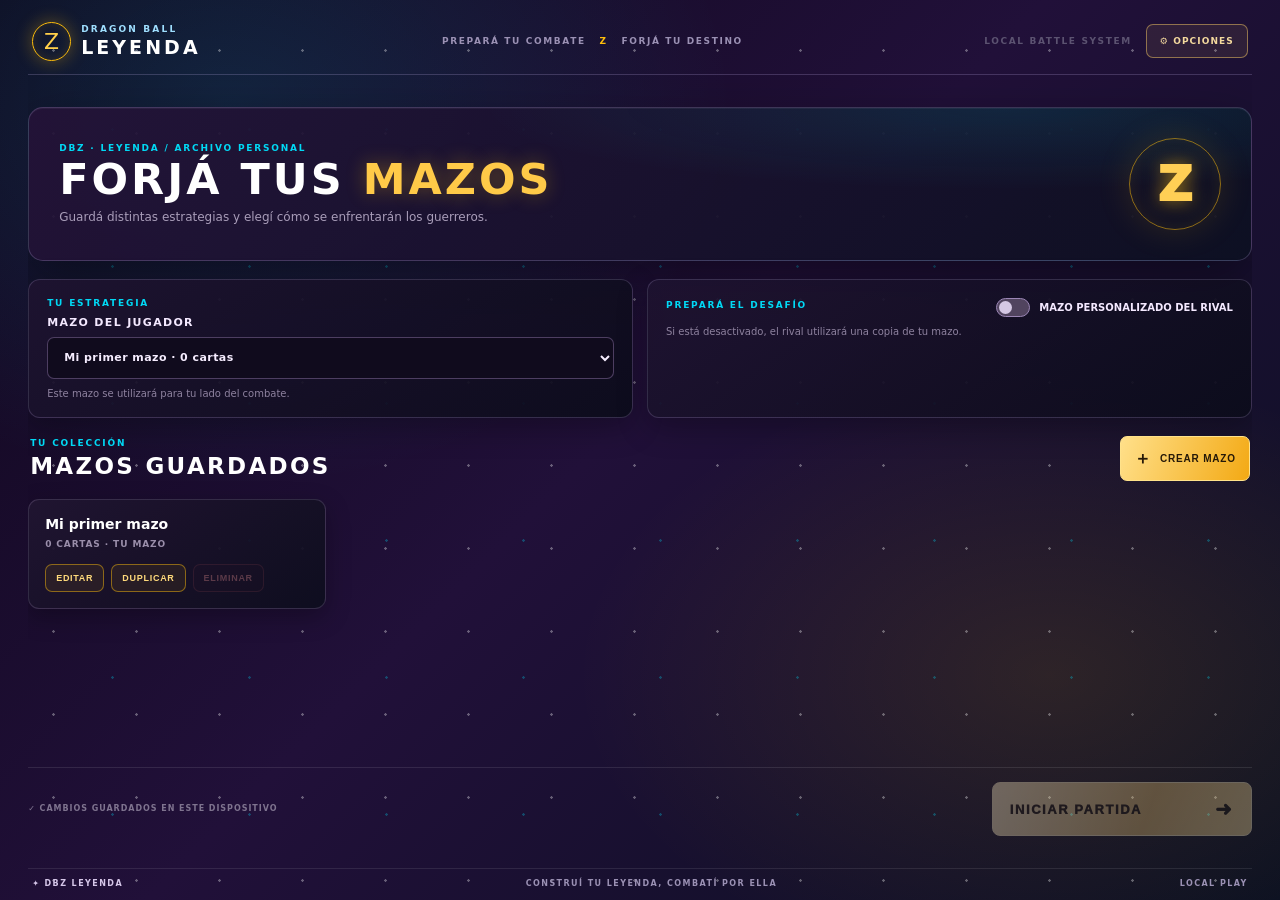
==== commit b8989e7e: "Add files via upload" ====
--- a/index.html
+++ b/index.html
@@ -4,6 +4,10 @@
 <head>
   <meta charset="UTF-8" />
   <meta name="viewport" content="width=device-width, initial-scale=1.0, viewport-fit=cover" />
+  <meta name="theme-color" content="#10091b" />
+  <meta name="mobile-web-app-capable" content="yes" />
+  <meta name="apple-mobile-web-app-capable" content="yes" />
+  <meta name="apple-mobile-web-app-status-bar-style" content="black-translucent" />
   <title>DBZ Leyenda - Simulador</title>
   <link rel="stylesheet" href="./styles.css" />
 </head>
@@ -14,7 +18,7 @@
     <header class="menu-topbar">
       <div class="marca-juego"><span class="marca-orbe">Z</span><div><small>DRAGON BALL</small><strong>LEYENDA</strong></div></div>
       <div class="menu-topbar-centro">PREPARÁ TU COMBATE <span>Z</span> FORJÁ TU DESTINO</div>
-      <div class="menu-version">LOCAL BATTLE SYSTEM</div>
+      <div class="menu-topbar-acciones"><span class="menu-version">LOCAL BATTLE SYSTEM</span><button type="button" id="btn-opciones-menu" class="btn-opciones-menu" aria-haspopup="dialog" aria-expanded="false">⚙ OPCIONES</button></div>
     </header>
 
     <section class="administrador-mazos" id="administrador-mazos">
@@ -65,32 +69,32 @@
     <div class="menu-principal-contenido oculto" id="editor-mazo">
       <section class="constructor-panel">
         <div class="editor-mazo-toolbar">
-          <button type="button" id="volver-administrador" class="btn-volver-admin">← VOLVER A MIS MAZOS</button>
-          <div><span class="sobrelinea">ARCHIVO DE GUERREROS</span><strong id="titulo-editor-mazo">EDITANDO MAZO</strong></div>
-          <label for="nombre-mazo-editor">NOMBRE DEL MAZO</label>
+          <button type="button" id="volver-administrador" class="btn-volver-admin">← MAZOS</button>
+          <label class="nombre-mazo-label" for="nombre-mazo-editor">NOMBRE</label>
           <input id="nombre-mazo-editor" type="text" maxlength="36" placeholder="Nombre del mazo">
-        </div>
-        <div class="panel-heading">
-          <div><span class="sobrelinea">TU ESTRATEGIA COMIENZA AQUÍ</span><h1>CREACIÓN DE <em>MAZO</em></h1></div>
-          <div class="contador-mazo"><strong id="contador-mazo">0</strong><span>CARTAS</span></div>
+          <span id="titulo-editor-mazo" class="editor-titulo-oculto">EDITANDO MAZO</span>
+          <div class="contador-mazo"><strong id="contador-mazo">0</strong><span>/ 40</span></div>
         </div>
         <div class="mazo-progreso"><div id="mazo-progreso-barra"></div></div>
-        <div class="mazo-estado" id="mazo-estado">AGREGÁ 40 CARTAS PARA DESBLOQUEAR EL COMBATE</div>
+        <div class="mazo-estado" id="mazo-estado" aria-live="polite">0 / 40</div>
         <div class="mazo-construccion" id="mazo-construccion">
           <div class="mazo-vacio" id="mazo-vacio"><span>✧</span><strong>Tu mazo está esperando</strong><small>Seleccioná cartas del catálogo para comenzar a construirlo</small></div>
           <div class="mazo-construccion-grid" id="mazo-construccion-grid"></div>
         </div>
-        <div class="catalogo-heading"><div><span class="sobrelinea">ARCHIVO DE GUERREROS</span><h2>CATÁLOGO DE CARTAS</h2></div><span class="catalogo-ayuda">CLICK PARA AGREGAR · MANTENER PRESIONADO PARA VER</span></div>
+        <div class="catalogo-heading"><h2>CATÁLOGO</h2><span id="catalogo-resultados" class="catalogo-resultados" aria-live="polite">CARGANDO...</span></div>
         <section class="catalogo-filtros" aria-label="Filtros y orden del catálogo">
           <label class="filtro-campo">ESFERA
             <select id="filtro-esfera"><option value="">TODAS</option></select>
           </label>
-          <label class="filtro-campo">TIPO DE CARTA
-            <select id="filtro-tipo"><option value="">TODOS</option></select>
+          <div class="filtro-campo filtro-tipo-campo">
+            <span>TIPO DE CARTA</span>
+            <div id="filtro-tipo-opciones" class="filtro-tipo-opciones" aria-label="Tipos de carta"></div>
+          </div>
+          <label class="filtro-campo filtro-buscar-campo">BUSCAR
+            <input id="filtro-buscar" type="search" inputmode="search" autocomplete="off" placeholder="Nombre, texto o personaje...">
           </label>
-          <label class="filtro-campo">NÚMERO / ID
-            <input id="filtro-numero" type="number" min="0" step="1" inputmode="numeric" placeholder="Buscar ID">
-          </label>
+          <button type="button" id="toggle-mas-filtros" class="btn-mas-filtros" aria-expanded="false" aria-controls="filtros-avanzados">＋ MÁS FILTROS</button>
+          <div id="filtros-avanzados" class="filtros-avanzados oculto">
           <label class="filtro-campo">ORDENAR POR
             <select id="orden-campo">
               <option value="catalogo">ORDEN DEL CATÁLOGO</option>
@@ -107,7 +111,7 @@
             </select>
           </label>
           <button type="button" id="limpiar-filtros" class="btn-limpiar-filtros">LIMPIAR</button>
-          <span id="catalogo-resultados" class="catalogo-resultados" aria-live="polite">CARGANDO CARTAS...</span>
+          </div>
         </section>
         <div class="constructor-catalogo" id="constructor-catalogo"><div class="catalogo-cargando">CARGANDO ARCHIVO...</div></div>
       </section>
@@ -367,12 +371,13 @@
       <div class="configuracion-ornamento configuracion-ornamento-superior"><span>◆</span></div>
       <header class="configuracion-header">
         <span class="configuracion-sobrelinea">DBZ · LEYENDA</span>
-        <h2 id="configuracion-titulo">CONFIGURACIÓN</h2>
-        <span class="configuracion-subtitulo">AJUSTES DE COMBATE</span>
+        <h2 id="configuracion-titulo">OPCIONES</h2>
+        <span class="configuracion-subtitulo">AJUSTES DEL JUEGO</span>
       </header>
       <div class="configuracion-separador"><i></i><span>✦</span><i></i></div>
       <div class="configuracion-opciones">
         <div class="configuracion-fila">
+          <span class="configuracion-etiqueta">SONIDO</span>
           <span class="configuracion-icono-sonido" aria-hidden="true">🔊</span>
           <button type="button" class="configuracion-toggle" id="toggle-sonido"
             role="switch" aria-checked="true" aria-label="Activar o desactivar sonido">
@@ -380,6 +385,7 @@
           </button>
         </div>
         <div class="configuracion-fila">
+          <span class="configuracion-etiqueta">PANTALLA COMPLETA</span>
           <span class="configuracion-icono-sonido configuracion-icono-pantalla" aria-hidden="true">⛶</span>
           <button type="button" class="configuracion-toggle" id="toggle-pantalla-completa"
             role="switch" aria-checked="false" aria-label="Activar pantalla completa" title="Activar pantalla completa">
@@ -388,7 +394,7 @@
         </div>
         <small class="configuracion-ayuda" id="estado-pantalla-completa" aria-live="polite">PANTALLA COMPLETA</small>
         <button type="button" class="configuracion-volver" id="configuracion-volver">
-          VOLVER AL MENÚ
+          VOLVER
         </button>
       </div>
       <div class="configuracion-ornamento configuracion-ornamento-inferior"><span>◆</span></div>
--- a/styles.css
+++ b/styles.css
@@ -2820,3 +2820,571 @@
     min-height: 40px;
   }
 }
+
+
+/* ============================================================
+   CONSTRUCTOR LIMPIO · PRIORIDAD AL MAZO Y AL CATÁLOGO
+   ============================================================ */
+.menu-principal-contenido.editor-mazo-activo {
+  display: flex !important;
+  min-height: 0;
+  padding: 7px 0 0;
+  overflow: hidden;
+}
+.menu-principal-contenido.editor-mazo-activo .constructor-panel {
+  display: flex;
+  flex: 1 1 auto;
+  width: 100%;
+  min-height: 0;
+  padding: 10px 12px 8px;
+  gap: 0;
+  border-radius: 10px;
+  overflow: hidden;
+  background: linear-gradient(155deg, rgba(25,17,40,.97), rgba(8,9,22,.98));
+  box-shadow: none;
+}
+.menu-principal-contenido.editor-mazo-activo .modos-panel { display: none !important; }
+.editor-mazo-toolbar {
+  display: grid;
+  flex: 0 0 auto;
+  grid-template-columns: auto auto minmax(150px, 340px) auto;
+  align-items: center;
+  justify-content: start;
+  gap: 8px;
+  padding: 0 0 7px;
+  border: 0;
+}
+.editor-mazo-toolbar .btn-volver-admin {
+  min-height: 30px;
+  padding: 6px 10px;
+  font-size: 9px;
+}
+.editor-mazo-toolbar .nombre-mazo-label {
+  margin: 0;
+  color: #a99db9;
+  font-size: 8px;
+  letter-spacing: .08em;
+}
+.editor-mazo-toolbar input {
+  min-height: 30px;
+  padding: 6px 9px;
+  font-size: 10px;
+}
+.editor-titulo-oculto { display: none !important; }
+.menu-principal-contenido.editor-mazo-activo .contador-mazo {
+  min-width: 52px;
+  flex-direction: row;
+  gap: 4px;
+  padding: 4px 8px;
+  border-radius: 6px;
+}
+.menu-principal-contenido.editor-mazo-activo .contador-mazo strong { font-size: 17px; }
+.menu-principal-contenido.editor-mazo-activo .contador-mazo span { margin: 0; font-size: 8px; }
+.menu-principal-contenido.editor-mazo-activo .mazo-progreso {
+  flex: 0 0 3px;
+  height: 3px;
+  margin: 0 0 5px;
+}
+.menu-principal-contenido.editor-mazo-activo .mazo-estado { display: none !important; }
+.menu-principal-contenido.editor-mazo-activo .mazo-construccion {
+  flex: 0 0 clamp(92px, 19vh, 160px);
+  min-height: 80px;
+  max-height: 22vh;
+  margin: 0 0 7px;
+  padding: 7px;
+  border: 1px solid rgba(255,190,11,.26);
+  border-radius: 7px;
+  background: rgba(5,7,18,.68);
+  overflow: auto;
+}
+.menu-principal-contenido.editor-mazo-activo .mazo-construccion-grid {
+  grid-template-columns: repeat(auto-fill, minmax(49px, 1fr));
+  gap: 5px;
+}
+.menu-principal-contenido.editor-mazo-activo .carta-mazo-construido { max-width: 62px; }
+.menu-principal-contenido.editor-mazo-activo .mazo-vacio span { display: none; }
+.menu-principal-contenido.editor-mazo-activo .mazo-vacio strong { font-size: 10px; }
+.menu-principal-contenido.editor-mazo-activo .mazo-vacio small { display: none; }
+.menu-principal-contenido.editor-mazo-activo .catalogo-heading {
+  flex: 0 0 auto;
+  min-height: 25px;
+  justify-content: space-between;
+  padding: 0 1px 5px;
+  margin: 0;
+  border: 0;
+}
+.menu-principal-contenido.editor-mazo-activo .catalogo-heading h2 {
+  margin: 0;
+  color: #f4e9ff;
+  font-size: 11px;
+  letter-spacing: .1em;
+}
+.menu-principal-contenido.editor-mazo-activo .catalogo-heading .catalogo-resultados {
+  color: #9f91b4;
+  font-size: 9px;
+}
+.menu-principal-contenido.editor-mazo-activo .catalogo-filtros {
+  flex: 0 0 auto;
+  display: grid;
+  grid-template-columns: minmax(105px,.75fr) minmax(125px,.9fr) minmax(180px,1.6fr) minmax(130px,1fr) minmax(112px,.8fr) auto;
+  gap: 6px;
+  align-items: end;
+  margin: 0 0 7px;
+  padding: 0;
+  border: 0;
+  border-radius: 0;
+  background: transparent;
+}
+.menu-principal-contenido.editor-mazo-activo .catalogo-filtros .filtro-campo {
+  gap: 3px;
+  color: #9f91b4;
+  font-size: 7px;
+  letter-spacing: .07em;
+}
+.menu-principal-contenido.editor-mazo-activo .catalogo-filtros select,
+.menu-principal-contenido.editor-mazo-activo .catalogo-filtros input,
+.menu-principal-contenido.editor-mazo-activo .btn-limpiar-filtros {
+  min-height: 29px;
+  height: 29px;
+  padding: 4px 8px;
+  border-radius: 5px;
+  font-size: 9px;
+}
+.menu-principal-contenido.editor-mazo-activo .catalogo-filtros .catalogo-resultados { display: none; }
+.menu-principal-contenido.editor-mazo-activo .constructor-catalogo {
+  flex: 1 1 0;
+  min-height: 0;
+  grid-template-columns: repeat(auto-fill, minmax(88px, 1fr));
+  grid-auto-rows: max-content;
+  align-content: start;
+  gap: 8px;
+  padding: 3px 4px 12px;
+  border-top: 1px solid rgba(255,255,255,.08);
+}
+.menu-principal-contenido.editor-mazo-activo .constructor-carta {
+  justify-self: center;
+  width: min(100%, 112px);
+  max-width: 112px;
+}
+
+@media (max-width: 760px) {
+  .menu-principal-contenido.editor-mazo-activo {
+    display: flex !important;
+    padding: 0;
+  }
+  .menu-principal-contenido.editor-mazo-activo .constructor-panel {
+    padding: 7px;
+    border-radius: 8px;
+  }
+  .editor-mazo-toolbar {
+    grid-template-columns: auto auto minmax(0,1fr) auto;
+    gap: 5px;
+    padding-bottom: 5px;
+  }
+  .editor-mazo-toolbar .btn-volver-admin { min-height: 28px; padding: 5px 7px; font-size: 8px; }
+  .editor-mazo-toolbar .nombre-mazo-label { font-size: 7px; }
+  .editor-mazo-toolbar input { min-height: 28px; padding: 5px 7px; font-size: 9px; }
+  .menu-principal-contenido.editor-mazo-activo .contador-mazo { min-width: 44px; padding: 3px 5px; }
+  .menu-principal-contenido.editor-mazo-activo .contador-mazo strong { font-size: 15px; }
+  .menu-principal-contenido.editor-mazo-activo .mazo-construccion {
+    flex-basis: clamp(84px, 15dvh, 118px);
+    height: clamp(84px, 15dvh, 118px);
+    max-height: 118px;
+    min-height: 0;
+    margin-bottom: 5px;
+    padding: 5px;
+  }
+  .menu-principal-contenido.editor-mazo-activo .mazo-construccion-grid {
+    display: grid;
+    grid-template-columns: repeat(7, minmax(0,1fr));
+    gap: 4px;
+    width: 100%;
+    min-width: 0;
+    height: max-content;
+  }
+  .menu-principal-contenido.editor-mazo-activo .carta-mazo-construido {
+    width: min(100%, 43px);
+    max-width: 43px;
+    height: auto;
+    aspect-ratio: 2.5 / 3.5;
+  }
+  .menu-principal-contenido.editor-mazo-activo .catalogo-heading { min-height: 20px; padding-bottom: 3px; }
+  .menu-principal-contenido.editor-mazo-activo .catalogo-heading h2 { font-size: 10px; }
+  .menu-principal-contenido.editor-mazo-activo .catalogo-filtros {
+    grid-template-columns: minmax(0,.8fr) minmax(0,1fr) minmax(0,1.5fr);
+    gap: 5px;
+    margin-bottom: 5px;
+  }
+  .menu-principal-contenido.editor-mazo-activo .catalogo-filtros .filtro-campo { font-size: 6px; }
+  .menu-principal-contenido.editor-mazo-activo .catalogo-filtros select,
+  .menu-principal-contenido.editor-mazo-activo .catalogo-filtros input,
+  .menu-principal-contenido.editor-mazo-activo .btn-limpiar-filtros {
+    min-height: 28px;
+    height: 28px;
+    padding: 4px 5px;
+    font-size: 8px;
+  }
+  .menu-principal-contenido.editor-mazo-activo .filtro-buscar-campo { grid-column: auto; }
+  .menu-principal-contenido.editor-mazo-activo .constructor-catalogo {
+    grid-template-columns: repeat(4, minmax(0,1fr));
+    gap: 6px;
+    padding: 3px 2px max(10px, env(safe-area-inset-bottom));
+  }
+  .menu-principal-contenido.editor-mazo-activo .constructor-carta {
+    width: min(100%, 88px);
+    max-width: 88px;
+  }
+}
+@media (max-width: 390px) {
+  .menu-principal-contenido.editor-mazo-activo .catalogo-filtros {
+    grid-template-columns: repeat(2, minmax(0,1fr));
+  }
+  .menu-principal-contenido.editor-mazo-activo .filtro-buscar-campo { grid-column: 1 / -1; }
+  .menu-principal-contenido.editor-mazo-activo .mazo-construccion-grid { grid-template-columns: repeat(6,minmax(0,1fr)); }
+}
+
+/* ============================================================
+   DBZ LEYENDA · ADAPTACIÓN MÓVIL INTEGRAL (TELÉFONO Y TABLET)
+   Capa final de layout: conserva los mismos nodos y estados del juego.
+   ============================================================ */
+@media (max-width: 760px) {
+  html, body { min-height: 100%; height: 100%; }
+  body { -webkit-text-size-adjust: 100%; }
+  button, select, input { font: inherit; }
+  button, select, input, .slot-carta, .carta-mano { -webkit-tap-highlight-color: transparent; }
+  button, select { touch-action: manipulation; }
+
+  /* Menú y administración de mazos */
+  .pantalla-inicio.menu-principal {
+    position: fixed; inset: 0; width: 100%; height: 100vh; height: 100dvh;
+    min-height: 0; overflow: hidden;
+    padding: max(env(safe-area-inset-top), 6px) max(env(safe-area-inset-right), 8px)
+      max(env(safe-area-inset-bottom), 6px) max(env(safe-area-inset-left), 8px);
+  }
+  .administrador-mazos {
+    flex: 1 1 auto; min-height: 0; overflow-x: hidden; overflow-y: auto;
+    overscroll-behavior: contain; -webkit-overflow-scrolling: touch;
+    padding: 4px 1px 12px; gap: 12px;
+  }
+  .admin-mazos-hero {
+    min-height: 0; padding: 13px 14px; border-radius: 10px;
+  }
+  .admin-mazos-hero h1 { font-size: clamp(20px, 6vw, 29px); }
+  .admin-mazos-hero p { max-width: 34ch; margin-top: 5px; font-size: 10px; line-height: 1.35; }
+  .admin-mazos-emblema { width: 44px; font-size: 23px; }
+  .admin-configuracion-combate { grid-template-columns: minmax(0,1fr); gap: 8px; }
+  .admin-config-card { padding: 11px 12px; border-radius: 9px; }
+  .admin-config-card>label, .rival-selector>label { margin: 5px 0; font-size: 9px; }
+  .admin-config-card>small { margin-top: 5px; font-size: 9px; }
+  .admin-select { min-height: 44px; padding: 8px 34px 8px 10px; font-size: 16px; }
+  .admin-rival-titulo { align-items: center; }
+  .admin-switch-label { min-height: 42px; font-size: 9px; }
+  .admin-switch { width: 42px; height: 24px; flex: 0 0 auto; }
+  .admin-switch::after { width: 16px; height: 16px; }
+  .admin-switch-label input:checked+.admin-switch::after { left: 22px; }
+  .admin-lista-heading { align-items: center; }
+  .admin-lista-heading h2 { font-size: 15px; }
+  .btn-crear-mazo, .btn-volver-admin, .btn-secundario { min-height: 42px; padding: 9px 11px; font-size: 10px; }
+  .lista-mazos { grid-template-columns: minmax(0,1fr); gap: 8px; }
+  .mazo-guardado-card { gap: 10px; padding: 12px; border-radius: 9px; }
+  .mazo-guardado-info strong { font-size: 13px; }
+  .mazo-guardado-info small { font-size: 9px; line-height: 1.4; }
+  .mazo-guardado-acciones { display: grid; grid-template-columns: repeat(3,minmax(0,1fr)); gap: 6px; }
+  .mazo-guardado-acciones .btn-secundario { min-width: 0; padding: 8px 4px; font-size: 9px; }
+  .admin-acciones-finales {
+    position: sticky; bottom: -1px; z-index: 8; flex-direction: column; align-items: stretch;
+    gap: 7px; margin: 0 -1px; padding: 10px 1px max(8px,env(safe-area-inset-bottom));
+    background: linear-gradient(180deg, #100b1de8, #100b1df7);
+    backdrop-filter: blur(12px);
+  }
+  .admin-acciones-finales>span { font-size: 8px; text-align: center; }
+  .admin-acciones-finales .btn-jugar { max-width: none; min-height: 48px; }
+
+  /* Constructor: catálogo amplio, controles compactos y áreas desplazables independientes. */
+  .menu-principal-contenido.editor-mazo-activo {
+    position: relative; display: flex !important; flex: 1 1 auto; min-height: 0;
+    width: 100%; height: 100%; padding: 0; overflow: hidden;
+  }
+  .menu-principal-contenido.editor-mazo-activo .constructor-panel {
+    display: flex; flex: 1 1 auto; min-width: 0; min-height: 0; height: 100%;
+    padding: 7px; gap: 0; overflow: hidden; border-radius: 9px;
+  }
+  .editor-mazo-toolbar {
+    flex: 0 0 auto; display: grid;
+    grid-template-columns: auto minmax(0,1fr) auto; gap: 6px; align-items: center;
+    padding: 0 0 6px; border-bottom: 1px solid #ffffff1c;
+  }
+  .editor-mazo-toolbar .btn-volver-admin {
+    grid-column: auto; min-height: 40px; padding: 7px 9px; font-size: 9px;
+    white-space: nowrap;
+  }
+  .editor-mazo-toolbar .nombre-mazo-label { display: none; }
+  .editor-mazo-toolbar input {
+    min-width: 0; width: 100%; min-height: 42px; padding: 7px 9px;
+    font-size: 16px; /* evita zoom automático al enfocar en iOS */
+  }
+  .menu-principal-contenido.editor-mazo-activo .contador-mazo {
+    min-width: 49px; padding: 3px 5px; border-radius: 7px;
+  }
+  .menu-principal-contenido.editor-mazo-activo .contador-mazo strong { font-size: 17px; }
+  .menu-principal-contenido.editor-mazo-activo .contador-mazo span { font-size: 8px; }
+  .menu-principal-contenido.editor-mazo-activo .mazo-progreso { flex: 0 0 3px; height: 3px; margin: 5px 0 2px; }
+  .menu-principal-contenido.editor-mazo-activo .mazo-estado { display: none !important; }
+  .menu-principal-contenido.editor-mazo-activo .mazo-construccion {
+    flex: 0 0 clamp(88px, 15dvh, 126px); height: clamp(88px, 15dvh, 126px);
+    min-height: 0; max-height: 126px; margin: 5px 0 6px; padding: 5px;
+    overflow-x: hidden; overflow-y: auto; overscroll-behavior: contain;
+    touch-action: pan-y; -webkit-overflow-scrolling: touch;
+  }
+  .menu-principal-contenido.editor-mazo-activo .mazo-construccion-grid {
+    display: grid; grid-template-columns: repeat(7,minmax(0,1fr));
+    grid-auto-rows: max-content; align-items: start; justify-items: center;
+    width: 100%; min-width: 0; height: max-content; gap: 4px;
+  }
+  .menu-principal-contenido.editor-mazo-activo .carta-mazo-construido {
+    width: min(100%, 43px); max-width: 43px; height: auto; aspect-ratio: 2.5/3.5;
+  }
+  .menu-principal-contenido.editor-mazo-activo .mazo-vacio { min-height: 68px; }
+  .menu-principal-contenido.editor-mazo-activo .catalogo-heading {
+    flex: 0 0 auto; min-height: 21px; gap: 6px; padding: 2px 1px 4px; margin: 0;
+  }
+  .menu-principal-contenido.editor-mazo-activo .catalogo-heading h2 { font-size: 11px; }
+  .menu-principal-contenido.editor-mazo-activo .catalogo-resultados { font-size: 8px; }
+  .menu-principal-contenido.editor-mazo-activo .catalogo-filtros {
+    flex: 0 0 auto; display: grid; grid-template-columns: repeat(2,minmax(0,1fr));
+    gap: 5px; margin: 0 0 5px; padding: 6px; border-radius: 7px;
+  }
+  .menu-principal-contenido.editor-mazo-activo .catalogo-filtros .filtro-campo {
+    gap: 2px; min-width: 0; font-size: 7px; letter-spacing: .04em;
+  }
+  .menu-principal-contenido.editor-mazo-activo .catalogo-filtros select,
+  .menu-principal-contenido.editor-mazo-activo .catalogo-filtros input,
+  .menu-principal-contenido.editor-mazo-activo .btn-limpiar-filtros {
+    width: 100%; min-width: 0; min-height: 38px; height: 38px;
+    padding: 5px 7px; font-size: 14px; border-radius: 5px;
+  }
+  .menu-principal-contenido.editor-mazo-activo .filtro-buscar-campo { grid-column: 1 / -1; }
+  .menu-principal-contenido.editor-mazo-activo .constructor-catalogo {
+    display: grid; flex: 1 1 0; min-height: 0; grid-template-columns: repeat(4,minmax(0,1fr));
+    grid-auto-rows: max-content; align-content: start; justify-items: center;
+    gap: 6px; padding: 4px 2px max(12px,env(safe-area-inset-bottom));
+    overflow-x: hidden; overflow-y: auto; overscroll-behavior: contain;
+    -webkit-overflow-scrolling: touch; touch-action: pan-y;
+  }
+  .menu-principal-contenido.editor-mazo-activo .constructor-carta {
+    display: block; justify-self: center; width: min(100%,92px); max-width: 92px;
+    height: auto; aspect-ratio: 2.5/3.5; touch-action: pan-y;
+  }
+  .constructor-carta img, .carta-mazo-construido img { pointer-events: none; -webkit-user-drag: none; }
+
+  /* Juego: zonas de mano y tablero no compiten con scroll global. */
+  .pantalla-juego:not(.oculto) { overscroll-behavior: none; }
+  #mano-rival, #mano-jugador { overscroll-behavior-x: contain; }
+  #mano-rival .carta-mano, #mano-jugador .carta-mano {
+    flex-shrink: 0; -webkit-user-select: none; user-select: none;
+    -webkit-user-drag: none; touch-action: none;
+  }
+  .slot-carta { touch-action: manipulation; }
+  .carta-arrastrada { width: min(23vw, 13vh); max-height: 34vh; }
+  .btn-configuracion, #btn-pasar, .mazo-slot, .pila-descarte,
+  .panel-zona-cerrar, .configuracion-toggle, .configuracion-volver,
+  #btn-confirmar-descarte, .btn-reiniciar, .btn-menu-principal {
+    min-height: 44px; touch-action: manipulation;
+  }
+
+  /* Diálogos, visor, descarte y pantalla final. */
+  .configuracion-overlay, .panel-zona-overlay, .visor-carta-overlay,
+  .fase-descarte-overlay, .pantalla-resultado { padding: max(10px,env(safe-area-inset-top)) 10px max(10px,env(safe-area-inset-bottom)); }
+  .configuracion-ventana { width: min(92vw,360px); max-height: 90dvh; overflow-y: auto; }
+  .configuracion-fila { min-height: 54px; }
+  .configuracion-toggle { width: 58px; min-height: 34px; }
+  .configuracion-volver { min-height: 46px; }
+  .panel-zona-ventana { width: min(96vw,680px); max-height: 90dvh; overflow: hidden; }
+  .panel-zona-header { min-height: 54px; }
+  .panel-zona-cerrar { width: 44px; height: 44px; }
+  .panel-zona-grid { min-height: 0; max-height: calc(90dvh - 76px); overflow-y: auto; grid-template-columns: repeat(auto-fill,minmax(76px,1fr)); -webkit-overflow-scrolling: touch; }
+  .visor-carta-overlay { display: flex; align-items: center; justify-content: center; }
+  .visor-carta-marco { width: auto; height: min(78dvh, 620px); max-width: 90vw; aspect-ratio: 2.5/3.5; }
+  .fase-descarte-hud { width: min(94vw,440px); padding: 14px; }
+  #btn-confirmar-descarte { min-height: 48px; }
+  .pantalla-resultado { overflow-y: auto; align-items: center; }
+  .resultado-marco { width: min(94vw,520px); max-height: 92dvh; overflow-y: auto; padding: 18px 14px; }
+  .btn-reiniciar, .btn-menu-principal { min-height: 46px; padding: 10px 14px; }
+}
+
+@media (max-width: 390px) and (orientation: portrait) {
+  .menu-principal-contenido.editor-mazo-activo .mazo-construccion { flex-basis: 13dvh; height: 13dvh; max-height: 104px; }
+  .menu-principal-contenido.editor-mazo-activo .mazo-construccion-grid { grid-template-columns: repeat(6,minmax(0,1fr)); }
+  .menu-principal-contenido.editor-mazo-activo .carta-mazo-construido { max-width: 39px; }
+  .menu-principal-contenido.editor-mazo-activo .constructor-catalogo { grid-template-columns: repeat(4,minmax(0,1fr)); gap: 5px; }
+  .menu-principal-contenido.editor-mazo-activo .constructor-carta { max-width: 80px; }
+  .mazo-guardado-acciones { grid-template-columns: repeat(3,minmax(0,1fr)); }
+}
+
+/* Móvil apaisado: tablero completo y constructor en dos paneles, sin zoom. */
+@media (max-width: 900px) and (orientation: landscape) {
+  html, body { width: 100%; height: 100%; overflow: hidden; }
+  .pantalla-inicio.menu-principal {
+    position: fixed; inset: 0; height: 100vh; height: 100dvh; min-height: 0;
+    overflow: hidden; padding: max(env(safe-area-inset-top),4px) 8px max(env(safe-area-inset-bottom),4px);
+  }
+  .menu-topbar { min-height: 34px; height: 34px; padding: 0 3px 4px; }
+  .marca-orbe { width: 29px; height: 29px; font-size: 16px; }
+  .marca-juego strong { font-size: 13px; }
+  .administrador-mazos { min-height: 0; overflow-x: hidden; overflow-y: auto; padding: 4px 1px 10px; gap: 8px; }
+  .admin-mazos-hero { padding: 9px 12px; }
+  .admin-mazos-hero h1 { font-size: 22px; }
+  .admin-mazos-hero p { margin-top: 4px; font-size: 9px; }
+  .admin-mazos-emblema { width: 36px; font-size: 20px; }
+  .admin-configuracion-combate { grid-template-columns: repeat(2,minmax(0,1fr)); gap: 7px; }
+  .admin-config-card { padding: 8px; }
+  .admin-config-card>small { display: none; }
+  .admin-select { min-height: 38px; font-size: 14px; }
+  .lista-mazos { grid-template-columns: repeat(2,minmax(0,1fr)); gap: 7px; }
+  .mazo-guardado-card { padding: 8px; gap: 7px; }
+  .mazo-guardado-acciones { display: flex; gap: 4px; }
+  .mazo-guardado-acciones .btn-secundario { flex: 1; min-height: 36px; font-size: 8px; }
+  .admin-acciones-finales { flex-direction: row; align-items: center; padding: 7px 0; }
+  .admin-acciones-finales .btn-jugar { max-width: 230px; min-height: 42px; }
+
+  .menu-principal-contenido.editor-mazo-activo {
+    display: flex !important; min-height: 0; overflow: hidden; padding: 0;
+  }
+  .menu-principal-contenido.editor-mazo-activo .constructor-panel {
+    display: flex; min-height: 0; padding: 6px; overflow: hidden;
+  }
+  .editor-mazo-toolbar { grid-template-columns: auto minmax(0,1fr) auto; gap: 6px; padding-bottom: 5px; }
+  .editor-mazo-toolbar .btn-volver-admin { min-height: 36px; grid-column: auto; }
+  .editor-mazo-toolbar .nombre-mazo-label { display: none; }
+  .editor-mazo-toolbar input { min-height: 36px; font-size: 16px; }
+  .menu-principal-contenido.editor-mazo-activo .mazo-construccion {
+    flex: 0 0 18dvh; height: 18dvh; max-height: 100px; min-height: 58px;
+    margin: 4px 0; padding: 4px; overflow-y: auto; overflow-x: hidden; touch-action: pan-y;
+  }
+  .menu-principal-contenido.editor-mazo-activo .mazo-construccion-grid { grid-template-columns: repeat(9,minmax(0,1fr)); gap: 3px; }
+  .menu-principal-contenido.editor-mazo-activo .carta-mazo-construido { max-width: 34px; }
+  .menu-principal-contenido.editor-mazo-activo .catalogo-heading { min-height: 18px; padding: 1px 0 3px; }
+  .menu-principal-contenido.editor-mazo-activo .catalogo-filtros {
+    grid-template-columns: repeat(5,minmax(0,1fr)) auto; gap: 4px; padding: 4px; margin-bottom: 4px;
+  }
+  .menu-principal-contenido.editor-mazo-activo .catalogo-filtros .filtro-campo { font-size: 6px; }
+  .menu-principal-contenido.editor-mazo-activo .catalogo-filtros .filtro-buscar-campo { grid-column: auto; }
+  .menu-principal-contenido.editor-mazo-activo .catalogo-filtros select,
+  .menu-principal-contenido.editor-mazo-activo .catalogo-filtros input,
+  .menu-principal-contenido.editor-mazo-activo .btn-limpiar-filtros {
+    min-height: 32px; height: 32px; padding: 3px 4px; font-size: 12px;
+  }
+  .menu-principal-contenido.editor-mazo-activo .constructor-catalogo {
+    grid-template-columns: repeat(7,minmax(0,1fr)); gap: 5px; padding: 3px 2px 8px;
+  }
+  .menu-principal-contenido.editor-mazo-activo .constructor-carta { max-width: 66px; }
+
+  .pantalla-juego:not(.oculto) { height: 100vh; height: 100dvh; }
+  .lateral { width: 12vw; min-width: 66px; }
+  .mesa { width: 76vw; min-width: 0; }
+  .mazo-slot { width: min(8.5vw,19vh); }
+  .pila-descarte { width: min(7.5vw,17vh); min-width: 0; }
+  .slot-carta { width: min(8.5vw,18vh); }
+  .carta-mano { width: min(7.4vw,15vh); }
+  .zona-mano { overflow-x: auto; overflow-y: hidden; touch-action: pan-x; }
+  .carta-mano { flex: 0 0 auto; touch-action: none; }
+  .carta-arrastrada { width: min(9vw,20vh); }
+  .configuracion-ventana { max-height: 90dvh; overflow-y: auto; }
+  .panel-zona-ventana { max-height: 90dvh; }
+  .panel-zona-grid { max-height: calc(90dvh - 70px); overflow-y: auto; }
+  .visor-carta-marco { height: min(88dvh,520px); }
+  .resultado-marco { max-height: 92dvh; overflow-y: auto; }
+}
+
+@media (hover: none) and (pointer: coarse) {
+  button, select, input, .slot-carta, .carta-mano { -webkit-tap-highlight-color: transparent; }
+  button:active { filter: brightness(1.08); }
+  .mazo-slot:hover, .btn-jugar:not(:disabled):hover, .btn-secundario:hover { transform: none; }
+}
+
+@media (prefers-reduced-motion: reduce) {
+  .carta-vuelo, .carta-mano, .slot-carta, .btn-jugar, .btn-secundario { animation-duration: .01ms !important; transition-duration: .01ms !important; }
+}
+@media (max-width: 760px) {
+  .menu-principal-contenido.editor-mazo-activo .catalogo-filtros input { font-size: 16px; }
+}
+
+/* ============================================================
+   AJUSTES DEL CONSTRUCTOR Y OPCIONES DEL MENU
+   ============================================================ */
+.menu-topbar-acciones { display:flex; align-items:center; gap:14px; }
+.btn-opciones-menu {
+  min-height:34px; padding:7px 13px; border:1px solid rgba(226,184,95,.55);
+  border-radius:7px; color:#f4d99e; background:rgba(229,190,105,.09);
+  font:inherit; font-size:9px; font-weight:900; letter-spacing:.12em; cursor:pointer;
+}
+.btn-opciones-menu:hover, .btn-opciones-menu:focus-visible {
+  border-color:#ffe2a0; background:rgba(229,190,105,.2); outline:none;
+}
+.configuracion-fila { justify-content:space-between; gap:12px; }
+.configuracion-etiqueta { flex:1; color:#e9d7b3; font-size:.68rem; font-weight:900; letter-spacing:.1em; text-align:left; }
+.configuracion-fila .configuracion-icono-sonido { width:30px; text-align:center; }
+.configuracion-fila .configuracion-toggle { flex:0 0 auto; }
+
+.menu-principal-contenido.editor-mazo-activo .catalogo-filtros {
+  display:grid; grid-template-columns:minmax(105px,.7fr) minmax(220px,1.2fr) minmax(180px,1.5fr) auto;
+  align-items:stretch; gap:7px; margin:0 0 7px; padding:0; border:0; background:transparent;
+}
+.menu-principal-contenido.editor-mazo-activo .filtro-tipo-campo { min-width:0; }
+.filtro-tipo-opciones { display:flex; flex-wrap:wrap; align-content:flex-start; gap:4px; min-height:29px; }
+.filtro-tipo-opcion {
+  display:inline-flex; align-items:center; gap:4px; min-height:25px; padding:3px 7px;
+  border:1px solid rgba(168,138,199,.34); border-radius:5px; color:#c9bdd9;
+  background:rgba(31,22,47,.8); font-size:8px; font-weight:800; letter-spacing:.03em;
+  cursor:pointer; user-select:none;
+}
+.filtro-tipo-opcion:has(input:checked) { color:#ffe5a7; border-color:#c99a45; background:rgba(201,154,69,.2); }
+.filtro-tipo-opcion input { width:11px; min-height:11px; height:11px; margin:0; accent-color:#d5a64e; }
+.btn-mas-filtros {
+  align-self:end; min-height:29px; padding:5px 10px; border:1px solid rgba(168,138,199,.35);
+  border-radius:5px; color:#cbb9e2; background:rgba(106,75,139,.13);
+  font:inherit; font-size:8px; font-weight:900; letter-spacing:.08em; cursor:pointer; white-space:nowrap;
+}
+.btn-mas-filtros[aria-expanded="true"] { color:#ffe5a7; border-color:#c99a45; background:rgba(201,154,69,.15); }
+.filtros-avanzados { display:contents; }
+.filtros-avanzados.oculto { display:none !important; }
+.menu-principal-contenido.editor-mazo-activo .filtros-avanzados:not(.oculto) {
+  grid-column:1/-1; display:grid; grid-template-columns:repeat(3,minmax(110px,1fr)) auto;
+  align-items:end; gap:7px; padding-top:2px;
+}
+.menu-principal-contenido.editor-mazo-activo .filtros-avanzados .filtro-campo { min-width:0; }
+
+@media (max-width:760px) {
+  .menu-topbar-acciones { gap:0; }
+  .btn-opciones-menu { min-height:30px; padding:6px 9px; font-size:8px; }
+  .menu-principal-contenido.editor-mazo-activo .constructor-panel { gap:0; }
+  .menu-principal-contenido.editor-mazo-activo .mazo-construccion {
+    flex-basis:clamp(76px,13dvh,105px); height:clamp(76px,13dvh,105px); max-height:105px;
+  }
+  .menu-principal-contenido.editor-mazo-activo .catalogo-filtros {
+    grid-template-columns:minmax(0,.75fr) minmax(0,1.25fr);
+    gap:5px; margin-bottom:5px;
+  }
+  .menu-principal-contenido.editor-mazo-activo .filtro-tipo-opciones {
+    flex-wrap:nowrap; overflow-x:auto; overflow-y:hidden; max-width:100%; padding-bottom:2px;
+    scrollbar-width:thin;
+  }
+  .menu-principal-contenido.editor-mazo-activo .filtro-tipo-opcion { flex:0 0 auto; min-height:25px; padding:3px 5px; font-size:7px; }
+  .menu-principal-contenido.editor-mazo-activo .filtro-buscar-campo { grid-column:1/-1; }
+  .menu-principal-contenido.editor-mazo-activo .btn-mas-filtros { grid-column:1/-1; width:100%; min-height:27px; }
+  .menu-principal-contenido.editor-mazo-activo .filtros-avanzados:not(.oculto) {
+    grid-template-columns:repeat(2,minmax(0,1fr)); gap:5px; padding:5px 7px;
+    border:1px solid rgba(168,138,199,.2); border-radius:6px; background:rgba(7,7,17,.55);
+  }
+  .menu-principal-contenido.editor-mazo-activo .filtros-avanzados .btn-limpiar-filtros { width:100%; }
+  .menu-principal-contenido.editor-mazo-activo .constructor-catalogo {
+    grid-template-columns:repeat(4,minmax(0,1fr)); gap:5px;
+  }
+}
+@media (max-width:390px) {
+  .menu-principal-contenido.editor-mazo-activo .catalogo-filtros { grid-template-columns:minmax(0,.7fr) minmax(0,1.3fr); }
+  .menu-principal-contenido.editor-mazo-activo .filtros-avanzados:not(.oculto) { grid-template-columns:1fr 1fr; }
+}
+.menu-principal-contenido.editor-mazo-activo .catalogo-filtros .filtro-tipo-opcion input {
+  width:11px; min-width:11px; min-height:11px; height:11px; padding:0; margin:0;
+}
